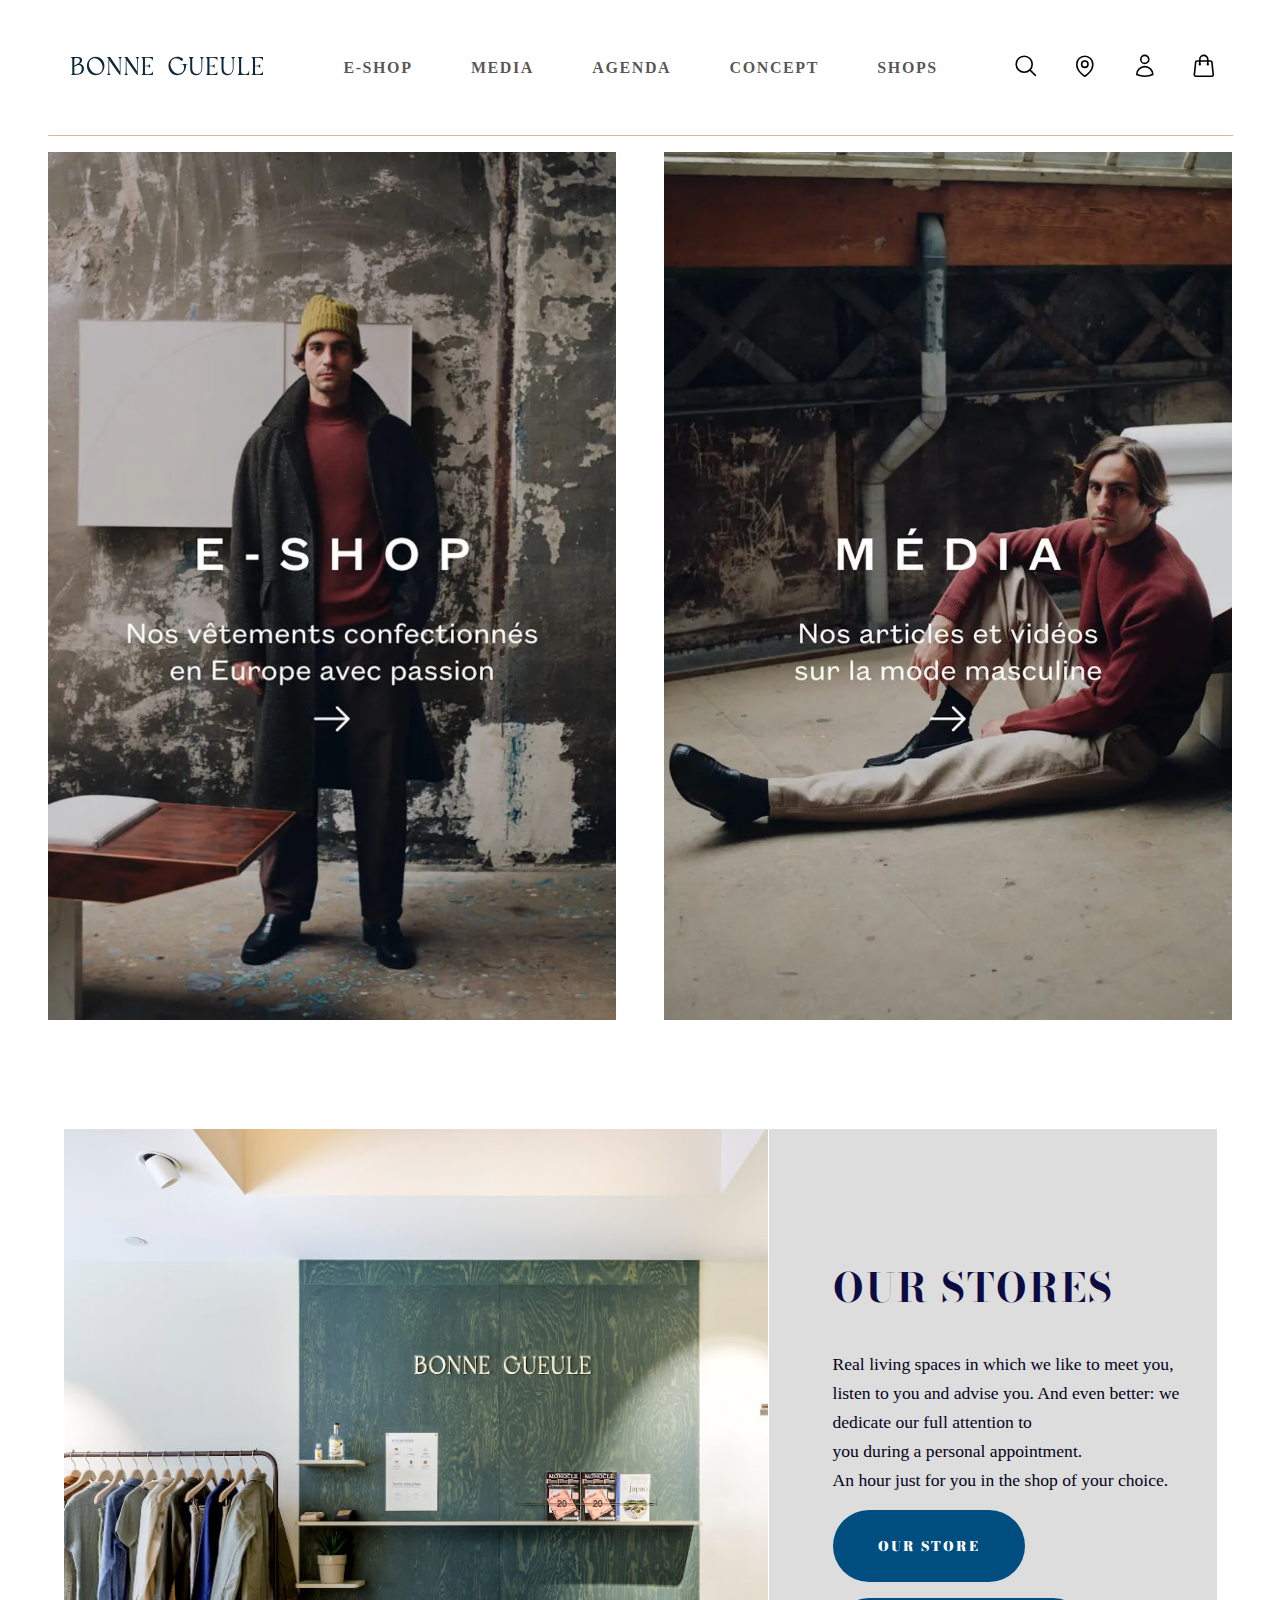
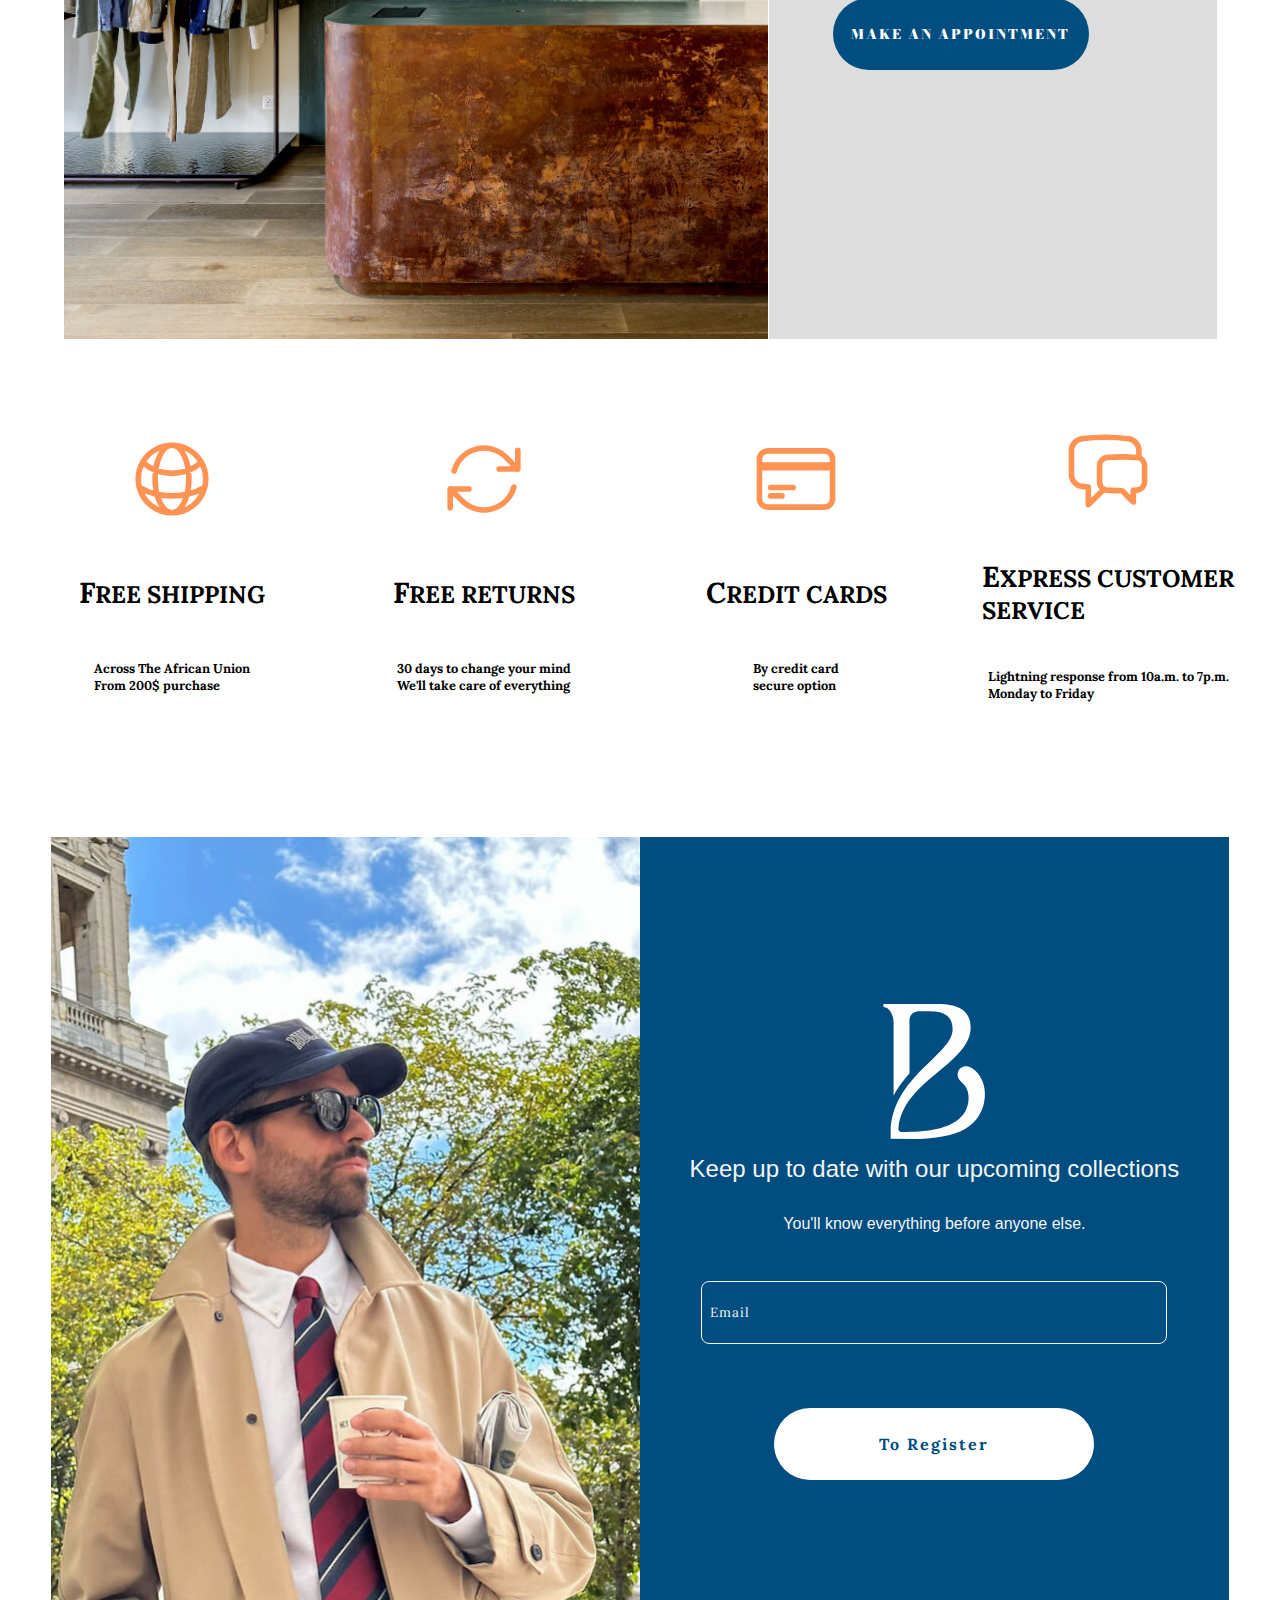
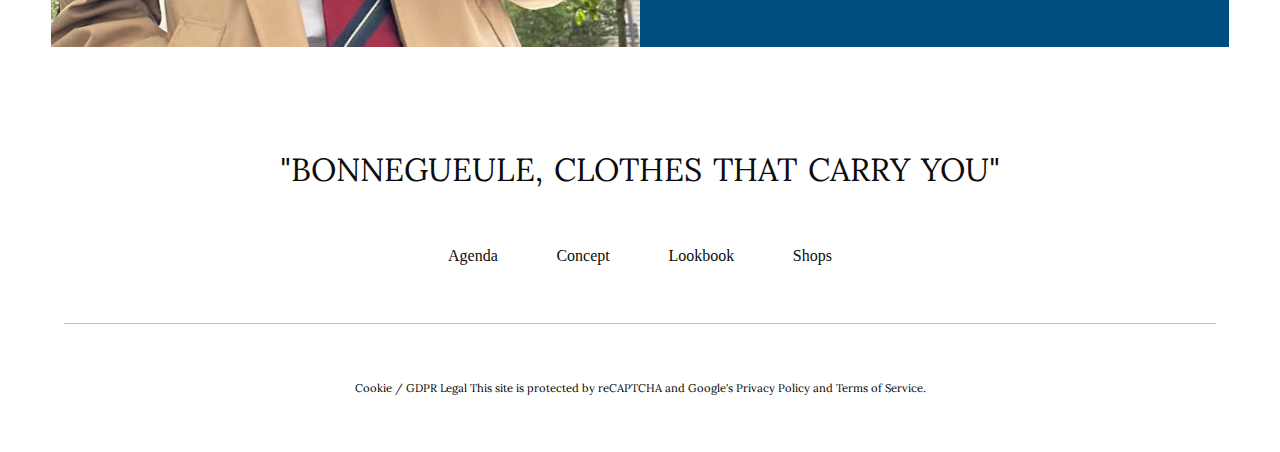
==== index.html @ 6c8462c2 "updates" ====
<!DOCTYPE html>
<html lang="en">
<head>
    <meta charset="UTF-8">
    <meta name="viewport" content="width=device-width, initial-scale=1.0">
    <title>Bonne Gueule</title>
    <link rel="stylesheet" href="main.css" type="text/css" media="screen">
    <link rel="stylesheet" href="mobile.css" type="text/css" media="screen">
    <link rel="shortcut icon" href="secondary.svg" type="image/x-icon">
</head>
<body>
    <header>

        <button id="hamburger">
            <svg xmlns="http://www.w3.org/2000/svg" fill="none" viewBox="0 0 24 24" stroke-width="1.5" stroke="currentColor" class="w-6 h-6">
                <path stroke-linecap="round" stroke-linejoin="round" d="M3.75 6.75h16.5M3.75 12h16.5m-16.5 5.25h16.5" />
              </svg>
              
        </button>

        <div class="logo">
            <a href="./index.html">
                <img src="primary.svg" alt="" srcset="">
            </a>

        </div>
        <nav id='anchor'>
            <ul >
                <li id="linkEshop"> <a href="./Eshop.html"> E-SHOP </a></li>
                <li id="linkMedia"> <a href="./Media.html"> MEDIA </a></li>
                <li> <a href="./Agenda.html"> AGENDA </a></li>
                <li> <a href="./concept.html"> CONCEPT </a></li>
                <li> <a href="http://"> SHOPS </a></li>
            </ul>
        </nav>

        <ul class="svg">

            <li id="search">
                
                    <svg  xmlns="http://www.w3.org/2000/svg" fill="none" viewBox="0 0 24 24" stroke-width="1.5"      stroke="currentColor" class="w-6 h-6">
                         <path stroke-linecap="round" stroke-linejoin="round" d="M21 21l-5.197-5.197m0 0A7.5 7.5 0 105.196 5.196a7.5 7.5 0 0010.607 10.607z" />
                    </svg>
    
            </li>

            <li id="location">
                    <svg xmlns="http://www.w3.org/2000/svg" fill="none" viewBox="0 0 24 24" stroke-width="1.5" stroke="currentColor" class="w-6 h-6">
                        <path stroke-linecap="round" stroke-linejoin="round" d="M15 10.5a3 3 0 11-6 0 3 3 0 016 0z" />
                        <path stroke-linecap="round" stroke-linejoin="round" d="M19.5 10.5c0 7.142-7.5 11.25-7.5 11.25S4.5 17.642 4.5 10.5a7.5 7.5 0 1115 0z" />
                      </svg>

            </li>

            <li id="login">
               
                    <svg xmlns="http://www.w3.org/2000/svg" fill="none" viewBox="0 0 24 24" stroke-width="1.5" stroke="currentColor" class="w-6 h-6">
                        <path stroke-linecap="round" stroke-linejoin="round" d="M15.75 6a3.75 3.75 0 11-7.5 0 3.75 3.75 0 017.5 0zM4.501 20.118a7.5 7.5 0 0114.998 0A17.933 17.933 0 0112 21.75c-2.676 0-5.216-.584-7.499-1.632z" />
                      </svg>
                                    
               
            </li>

            <li id="cart">

                    <svg xmlns="http://www.w3.org/2000/svg" fill="none" viewBox="0 0 24 24" stroke-width="1.5" stroke="currentColor" class="w-6 h-6">
                        <path stroke-linecap="round" stroke-linejoin="round" d="M15.75 10.5V6a3.75 3.75 0 10-7.5 0v4.5m11.356-1.993l1.263 12c.07.665-.45 1.243-1.119 1.243H4.25a1.125 1.125 0 01-1.12-1.243l1.264-12A1.125 1.125 0 015.513 7.5h12.974c.576 0 1.059.435 1.119 1.007zM8.625 10.5a.375.375 0 11-.75 0 .375.375 0 01.75 0zm7.5 0a.375.375 0 11-.75 0 .375.375 0 01.75 0z" />
                      </svg>
                      
                    
            </li>


        </ul>

    </header>

    <main>

                            <!--This is the mobile view search bar-->

    <div id="mobile-search">
        <input type="search" placeholder="Search">

        <button>

            <svg  xmlns="http://www.w3.org/2000/svg" fill="none" viewBox="0 0 24 24" stroke-width="1.5"      stroke="currentColor" class="w-6 h-6">
                        <path stroke-linecap="round" stroke-linejoin="round" d="M21 21l-5.197-5.197m0 0A7.5 7.5 0 105.196 5.196a7.5 7.5 0 0010.607 10.607z" />
            </svg>
        </button>

    </div>

                              <!--This is the sections for the hover pages for links-->

        <!-- this the first hover link and it's sub sections-->
        <section id="media">
           
                <ul>
                    <li id="LinkNews">  <a href="http://" target="_blank" rel="noopener noreferrer"> NEWS </a></li>
                    <li id="StyleTips"> <a href="http://" target="_blank" rel="noopener noreferrer"> Style Tips </a></li>
                    <li id="allGuides">  <a href="http://" target="_blank" rel="noopener noreferrer">All our guides</a></li>
                    <li id="trends">  <a href="http://" target="_blank" rel="noopener noreferrer">Inspiration & Trends</a></li>
                    <li id="fashions">  <a href="http://" target="_blank" rel="noopener noreferrer">The world of fashion</a></li>
                    <li id="videos">  <a href="http://" target="_blank" rel="noopener noreferrer">Videos (and more)</a></li>
                </ul>
                           
        </section>

        <section id="LinkNewsSection">
            <div class="newsLayout">
                <div class="FirstLink">
                    <a href="http://" target="_blank" rel="noopener noreferrer"> Our latest article</a>
                    <a href="http://" target="_blank" rel="noopener noreferrer"> Our Newsletter</a>
                    <a href="http://" target="_blank" rel="noopener noreferrer"> Our calender of outings</a>

                </div>

                <div class="space">

                </div>
                <div class="SecondLink">
                    <a href="http://" target="_blank" rel="noopener noreferrer"> Our Instagram</a>
                    <a href="http://" target="_blank" rel="noopener noreferrer"> Our Youtube channel </a>
                    <a href="http://" target="_blank" rel="noopener noreferrer"> Our TikTok channel</a>

                </div>

                <div class="space">

                </div>

                <div class="NewsImage">

                </div>

                <div class="spaceEnd">
               

                </div>
                <div class="empty">

                </div>
                <div class="empty">

                </div>

                <div class="NewsImageTwo">

                </div>

            </div>

        </section>

        <section id="StyleTipsSection"> 
            <div class="StyleLayout">

                <div class="linkOne">
                    <a href="http://" target="_blank" rel="noopener noreferrer"> High </a>
                    <a href="http://" target="_blank" rel="noopener noreferrer"> Jackets and Coats </a>
                    <a href="http://" target="_blank" rel="noopener noreferrer"> Jeans, Trousers and Shorts </a>

                </div>

                <div class="space"> </div>
                

                <div class="linkTwo">
                    <a href="http://" target="_blank" rel="noopener noreferrer"> Accessories </a>
                    <a href="http://" target="_blank" rel="noopener noreferrer"> Fits and morphology </a>
                    <a href="http://" target="_blank" rel="noopener noreferrer"> Colour Matching </a>

                </div>

                <div class="space"> </div>
                


                <div class="styleImage">

                </div>

                <div class="spaceEndStyle">  
                    <a href="http://" target="_blank" rel="noopener noreferrer"> LEXICON </a>
                    <a href="http://" target="_blank" rel="noopener noreferrer"> VIDEOS </a>
                    <a href="http://" target="_blank" rel="noopener noreferrer"> PODCAST</a>
                    <a href="http://" target="_blank" rel="noopener noreferrer"> LOOKS GALLARY</a>
                    
                </div>
              

                <div class="linkThree">
                    <a href="http://" target="_blank" rel="noopener noreferrer"> Homewears & Underwear</a>
                    <a href="http://" target="_blank" rel="noopener noreferrer"> Shoes </a>

                </div>

                <div class="linkFour">
                    <a href="http://" target="_blank" rel="noopener noreferrer"> Wear patterns</a>

                </div>

                <div class="styleImageTwo">

                </div>
               

            </div>
            
            
        </section>

        <section id="allGuidesSection">
            <div class="GuideLayout">

            </div>
    
        </section>

        <section id="trendsSection"> 
            <div class="TrendsLayout">

            </div>
        </section>

        <section id="fashionSection">
            <div class="FashionLayout">

            </div>

        </section>

         <!-- this the Second hover link and it's sub sections-->
        <section id="eShop">
            <div class="EshopLayout">

                <div class="linkOneEshop">
                    <a href="http://" target="_blank" rel="noopener noreferrer"> High </a>
                    <a href="http://" target="_blank" rel="noopener noreferrer"> Jackets and Coats </a>
                    <a href="http://" target="_blank" rel="noopener noreferrer"> Jeans, Trousers and Shorts </a>

                </div>

                <div class="spaceEshop"> </div>
                

                <div class="linkTwoEshop">
                    <a href="http://" target="_blank" rel="noopener noreferrer"> Accessories </a>
                    <a href="http://" target="_blank" rel="noopener noreferrer"> Fits and morphology </a>
                    <a href="http://" target="_blank" rel="noopener noreferrer"> Colour Matching </a>

                </div>

                <div class="spaceEshop"> </div>
                


                <div class="styleImageEshop">

                </div>

                <div class="spaceEndStyleEshop">  
                    <a href="http://" target="_blank" rel="noopener noreferrer"> LEXICON </a>
                    <a href="http://" target="_blank" rel="noopener noreferrer"> VIDEOS </a>
                    <a href="http://" target="_blank" rel="noopener noreferrer"> PODCAST</a>
                    <a href="http://" target="_blank" rel="noopener noreferrer"> LOOKS GALLARY</a>
                    
                </div>
              

                <div class="linkThreeEshop">
                    <a href="http://" target="_blank" rel="noopener noreferrer"> Homewears & Underwear</a>
                    <a href="http://" target="_blank" rel="noopener noreferrer"> Shoes </a>

                </div>

                <div class="linkFourEshop">
                    <a href="http://" target="_blank" rel="noopener noreferrer"> Wear patterns</a>

                </div>

                <div class="styleImageTwoEshop">

                </div>
               

            </div>

        </section>
  
        
        <!--This is the sections for the hover pages for links-->
        <div id="searchSection">
            <div class="searchContent">

                <button id="closeSearch">
                    <svg xmlns="http://www.w3.org/2000/svg" fill="none" viewBox="0 0 24 24" stroke-width="1.5" stroke="currentColor" class="w-6 h-6">
                        <path stroke-linecap="round" stroke-linejoin="round" d="M6 18L18 6M6 6l12 12" />
                      </svg>
                      
                </button>

                <input type="search" placeholder="Search">

                <button>

                    <svg  xmlns="http://www.w3.org/2000/svg" fill="none" viewBox="0 0 24 24" stroke-width="1.5"      stroke="currentColor" class="w-6 h-6">
                        <path stroke-linecap="round" stroke-linejoin="round" d="M21 21l-5.197-5.197m0 0A7.5 7.5 0 105.196 5.196a7.5 7.5 0 0010.607 10.607z" />
                   </svg>
                </button>

            </div>

        </div>

        <div id="loginSection">

            <div class="form">
                <button id="closeLogin">
                    <svg xmlns="http://www.w3.org/2000/svg" fill="none" viewBox="0 0 24 24" stroke-width="1.5" stroke="currentColor" class="w-6 h-6">
                        <path stroke-linecap="round" stroke-linejoin="round" d="M6 18L18 6M6 6l12 12" />
                      </svg>
                      
                </button>

                <h2>Sign In</h2>

                <input type="email" placeholder="Email" required> <br>
                <input type="password" placeholder="Password*" required > <br>

                <button id="connect">
                    CONNECTION
                </button> <br>

                <a href="#">Forgot Password?</a>
                <div id="option">
                    <hr>
                    <p>OR</p>
                    <hr> 
                </div>

                <div class="socialLogin">
                    <a href="">Facebook</a>
                <a href=""> Google </a>

                </div>

                <p id="checkIn">Don't have an account? 
                    <a href="http://"> check in</a>
                 </p>

            </div>
        </div>

        <div id="cartSection"> 
            <div class="cartHeader">
                <h2> My Cart </h2>
                <button id="closeCart">
                    <svg xmlns="http://www.w3.org/2000/svg" fill="none" viewBox="0 0 24 24" stroke-width="1.5" stroke="currentColor" class="w-6 h-6">
                        <path stroke-linecap="round" stroke-linejoin="round" d="M6 18L18 6M6 6l12 12" />
                      </svg>

                </button>
            </div>

        </div>

       
        <!--This is the elemnt tags for the main home page-->
        <section class="sectionOne">

            <a href="" target="_blank" class="spaceOne contentOne">
               
            </a>

            <a href="" target="_blank" class="spaceTwo contentTwo">
               
            </a>
        </section>

        <section class="sectionTwo"> 
            <div class="container">

                <div class="sectionOneContent">

                </div>

                <div class="sectionTwoContent">
                    <h1> OUR STORES </h1>
                    <p>
                        Real living spaces in which we like to meet you, <br>
                        listen to you and advise you.
                        And even better: we dedicate our full attention to <br>
                        you during a personal appointment. <br>
                        An hour just for you in the shop of your choice.
                    </p>

                    <button type="submit" id="Space-Button"> OUR STORE</button> <br>
                    <button type="submit" class="appointmentButton"> MAKE AN APPOINTMENT</button>

                </div>

            </div>

        </section>

        <section class="sectionThree">
            
                <a href="http://" target="_blank" rel="noopener noreferrer">
                    <svg xmlns="http://www.w3.org/2000/svg" fill="none" viewBox="0 0 24 24" stroke-width="1.5"      stroke="currentColor" class="w-6 h-6">
                        <path stroke-linecap="round" stroke-linejoin="round" d="M12 21a9.004 9.004 0 008.716-6.747M12 21a9.004 9.004 0 01-8.716-6.747M12 21c2.485 0 4.5-4.03 4.5-9S14.485 3 12 3m0 18c-2.485 0-4.5-4.03-4.5-9S9.515 3 12 3m0 0a8.997 8.997 0 017.843 4.582M12 3a8.997 8.997 0 00-7.843 4.582m15.686 0A11.953 11.953 0 0112 10.5c-2.998 0-5.74-1.1-7.843-2.918m15.686 0A8.959 8.959 0 0121 12c0 .778-.099 1.533-.284 2.253m0 0A17.919 17.919 0 0112 16.5c-3.162 0-6.133-.815-8.716-2.247m0 0A9.015 9.015 0 013 12c0-1.605.42-3.113 1.157-4.418" />
                    </svg>

                    <h2>
                        FREE SHIPPING
                    </h2>

                    <p>
                        Across The African Union <br>
                        From 200$  purchase
                    </p>
                      

                </a>

                <a href="http://" target="_blank" rel="noopener noreferrer">
                    <svg xmlns="http://www.w3.org/2000/svg" fill="none" viewBox="0 0 24 24" stroke-width="1.5" stroke="currentColor" class="w-6 h-6">
                        <path stroke-linecap="round" stroke-linejoin="round" d="M16.023 9.348h4.992v-.001M2.985 19.644v-4.992m0 0h4.992m-4.993 0l3.181 3.183a8.25 8.25 0 0013.803-3.7M4.031 9.865a8.25 8.25 0 0113.803-3.7l3.181 3.182m0-4.991v4.99" />
                      </svg>

                      <h2>
                        FREE RETURNS
                    </h2>

                    <p>
                        30 days to change your mind <br>
                        We'll take care of everything
                    </p>
                      

                </a>

                <a href="http://" target="_blank" rel="noopener noreferrer">
                    <svg xmlns="http://www.w3.org/2000/svg" fill="none" viewBox="0 0 24 24" stroke-width="1.5" stroke="currentColor" class="w-6 h-6">
                        <path stroke-linecap="round" stroke-linejoin="round" d="M2.25 8.25h19.5M2.25 9h19.5m-16.5 5.25h6m-6 2.25h3m-3.75 3h15a2.25 2.25 0 002.25-2.25V6.75A2.25 2.25 0 0019.5 4.5h-15a2.25 2.25 0 00-2.25 2.25v10.5A2.25 2.25 0 004.5 19.5z" />
                      </svg>

                      <h2>
                        CREDIT CARDS
                    </h2>

                    <p>
                       By credit card <br>
                    secure option
                    </p>
                      

                </a>

                <a href="http://" target="_blank" rel="noopener noreferrer">

                    <svg xmlns="http://www.w3.org/2000/svg" fill="none" viewBox="0 0 24 24" stroke-width="1.5" stroke="currentColor" class="w-6 h-6">
                        <path stroke-linecap="round" stroke-linejoin="round" d="M20.25 8.511c.884.284 1.5 1.128 1.5 2.097v4.286c0 1.136-.847 2.1-1.98 2.193-.34.027-.68.052-1.02.072v3.091l-3-3c-1.354 0-2.694-.055-4.02-.163a2.115 2.115 0 01-.825-.242m9.345-8.334a2.126 2.126 0 00-.476-.095 48.64 48.64 0 00-8.048 0c-1.131.094-1.976 1.057-1.976 2.192v4.286c0 .837.46 1.58 1.155 1.951m9.345-8.334V6.637c0-1.621-1.152-3.026-2.76-3.235A48.455 48.455 0 0011.25 3c-2.115 0-4.198.137-6.24.402-1.608.209-2.76 1.614-2.76 3.235v6.226c0 1.621 1.152 3.026 2.76 3.235.577.075 1.157.14 1.74.194V21l4.155-4.155" />
                      </svg>

                      <h2>
                       EXPRESS CUSTOMER <br> <span> SERVICE </span> 
                    </h2>

                    <p>
                       Lightning response from 10a.m. to 7p.m.  <br>
                       <span >Monday to Friday </span> 
                    </p>
                      

                </a>

        </section>

        <section class="sectionFour">
            <div class="container">

                <div class="sectionFourLeft"> 
                    <!-- This is the segment for the picture -->

                </div>

                <div class="sectionFourRight">
                    <div class="writeUp">
                        <svg width="127" height="169" viewBox="0 0 127 169" fill="none" xmlns="http://www.w3.org/2000/svg">
                            <path d="M113.366 81.9486C108.525 77.6231 101.024 76.1024 96.2847 80.4617C92.6706 83.7734 90.7272 90.1604 96.387 96.4459C99.5238 99.8928 107.536 105.536 106.513 119.932C103.717 159.437 47.1195 160.18 26.526 160.18H23.5597C19.5024 160.18 18.5819 157.848 18.7864 155.753C24.2417 95.0266 108.593 75.832 109.173 29.3663C109.514 1.0138 80.0895 0 67.7812 0H0V3.61588C8.01236 3.61588 12.6493 14.9366 12.6493 22.4387V114.728C14.4563 111.315 16.468 107.969 18.6841 104.59C22.946 98.1356 27.6853 92.2217 32.595 86.6797V20.9856C32.595 15.0718 35.6635 11.118 40.6755 9.73245C42.278 9.36073 43.8123 9.19176 45.0056 9.19176H58.03C77.771 9.19176 86.5676 16.6263 86.5676 31.6305C86.5676 64.2747 9.03522 91.1742 9.03522 161.903V168.831L43.5395 169C60.9621 169 87.2154 165.35 102.081 156.598C116.367 148.183 125.811 134.328 126.902 116.181C127.959 98.7101 120.254 88.0652 113.366 81.9486Z" fill="#fefefe"/>
                        </svg>
    
                        <h2>
                            Keep up to date with our upcoming collections
                        </h2>
    
                        <h4>You'll know everything before anyone else.</h4>
                    </div>

                    <div class="emailSubmit">
                        <input type="email" placeholder="Email" id="#" required>    
                        <button type="submit"> To Register  </button>
                    </div>

                </div>



            </div>


        </section>

        <section class="sectionFive">

            <h1>
                "BonneGueule, clothes that carry you"
            </h1>

            <div class="footerLinks">
                <a href="#" target="_blank" rel="noopener noreferrer"> Agenda</a>
                <a href="#" target="_blank" rel="noopener noreferrer">Concept </a>
                <a href="#" target="_blank" rel="noopener noreferrer">Lookbook</a>
                <a href="#" target="_blank" rel="noopener noreferrer">Shops</a>
            </div>
           <div class="line"></div>

            <p>Cookie / GDPR
                Legal
                This site is protected by reCAPTCHA and Google's Privacy Policy and Terms of Service.</p>
        </section>

    </main>

    <script src="index.js"></script>
    
</body>
</html>
---- main.css ----
@import url('https://fonts.googleapis.com/css2?family=Bodoni+Moda:ital,opsz,wght@0,6..96,400;0,6..96,500;0,6..96,600;0,6..96,700;1,6..96,400;1,6..96,500;1,6..96,600&family=Nanum+Myeongjo:wght@400;800&display=swap');
 @import url('https://fonts.googleapis.com/css2?family=Lora:ital,wght@0,400;0,500;1,500&display=swap');


*{
    padding: 0px;
    margin: 0px;

}

header{
    position: sticky;
    top: 0px;
    display: flex;
    justify-content: space-around;
    align-items: center;
    width: 92.6%;
    height: 15vh;
    background-color:#fff;
    margin-left: 3rem;
    border-bottom: 1px solid burlywood;
}

body{
    width: 100%;
    height:99.9vh;
}

#hamburger{
    display:none;
}

#mobile-search{
    display: none;
}


.logo{
    width: 20%;
    display: flex;
    justify-content: center;
}

.logo img{
    width: 15vw;
    height: 10vh;

}


nav{
    width: 60%;

}

ul{
    display: flex;
    justify-content: space-evenly;
    align-items: center;
}
li{
    list-style-type: none;
}

li a{
    text-decoration: none;
    color: rgba(0, 0, 0, 0.678);
    font-family: Agency FB;
    font-weight: bolder;
    letter-spacing: 0.1rem;
}

li a:hover{
     color:  rgb(247, 185, 105);
    transition:all 0.5s ease 0s;
}

svg { 
    width: 2vw; 

}

.svg{
    width: 20%;
    display: flex;
    justify-content: space-around;
    align-items: center;
}

.svg li:hover{
    cursor:pointer ;
    color:rgb(247, 185, 105);
    transition:all 0.5s ease 0s;
}



/*This is the styling of first section */

.sectionOne{
    width: 100%;
    height: 100vh;
    background-color: #fff;
    display: grid;
    grid-template-columns: 1fr 1fr;
    grid-template-rows: 1fr;
    gap: 3rem;
}

.sectionOne a{
    grid-column: span 1;
    grid-row: span 1;
    margin-top: 1rem;
    
      
}

.sectionOne a:hover{
    box-shadow: 0px 0px 3px 3px rgba(0, 0, 0, 0.685);
    transition: all 0.5s ease-in-out 0s;
}

.spaceOne{
    margin-left: 4rem;
    margin-bottom: 1rem;
}

.spaceTwo{
    margin-right: 4rem;
    margin-bottom: 1rem;
}

.contentOne{
    background-image: url("E-SHOP.jpg");
    background-repeat: no-repeat;
    background-size: cover;
    background-position: center;
}

.contentTwo{
    background-image: url("MEDIA.jpg");
    background-repeat: no-repeat;
    background-size: cover;
    background-position: center;
}

/*This is the styling of Second section */

.sectionTwo{
    width: 100%;
    margin-top: 3rem;
    height: 100vh;
    display: flex;
    justify-content: center;
    align-items: center;

}

.container{
    width: 92%;
    height: 90vh;
    display: flex;
    justify-content: center;
    align-items: center;
}

.sectionOneContent{
    height: 90vh;
    width: 55vw;
    background-image: url("boutiques.jpg");
    background-repeat: no-repeat;
    background-position: center;
    background-size:cover ;

}

.sectionTwoContent{
    height: 89.9vh;
    width: 35vw;
    background-color: rgba(128, 128, 128, 0.267);
    border-left: 1px solid white;
}

.sectionTwoContent h1{
    color: rgb(12, 12, 66);
    font-family: Bodoni Moda;
    font-size: 2.5rem;
    padding-top: 8rem;
    padding-left: 4rem;
    letter-spacing: 2px;
}

.sectionTwoContent p{
    padding-top: 2rem;
    padding-left: 4rem;
    font-size: 1.1rem;
    color: rgb(3, 3, 27);
    font-family: calibri;
    line-height: 1.8rem;

}

button{
    height: 8vh;
    width: 15vw;
    background-color: rgb(0, 77, 128);
    border-radius: 50px;
    color: white;
    font-family: Bodoni Moda;
    letter-spacing: 2px;
    padding: 0.2rem;
    border: 0px;
    margin-top: 1rem;
    margin-left: 4rem;
    font-weight: 900;
}

.appointmentButton{
    margin-top: 1rem;
    width: 20vw;
    font-weight: 900;
}

button:hover{
    background-color: rgb(1, 21, 34);
    transition: all 0.5s ease 0s;
    cursor: pointer;
}



/*This is the styling of Third section */
.sectionThree{
    height: 40vh;
    width:100%;
    display: flex;
    justify-content: space-evenly;
    align-items: center;

}


.sectionThree a{
    height: 40vh;
    width: 22vw;
    display: flex;
    flex-direction: column;
    justify-content: space-evenly;
    align-items: center;
    text-decoration: none;
    color: black;

}


.sectionThree a svg{
    color: rgba(255, 94, 0, 0.671) ;
    height: 10vh;
    width:10vw ;

}

.sectionThree a h2{
    font-family:Lora;
    font-size: 1.5rem;
}

.sectionThree a h2::first-letter{
    font-size: 1.8rem

}

.sectionThree a p{
    font-family:Lora;
    font-size: 0.8rem;
    font-weight: 900;
}

/*This is the styling of Fourth section */

.sectionFour{
    width: 100%;
    margin-top: 3rem;
    height: 100vh;
    display: flex;
    justify-content: center;
    align-items: center;
}

.sectionFour .container{
    width: 92%;
    height: 90vh;
    display: flex;
    justify-content: center;
    align-items: center;



}
.sectionFourLeft{
    width: 50%;
    height: 90vh;
    background-image: url("newsletter.jpg");
    background-position: center;
    background-repeat: no-repeat;
    background-size: cover;
}

.sectionFourRight{
    width: 50%;
    height: 90vh;
    background-color: rgb(0, 77, 128);
    display: flex;
    flex-direction: column;
    justify-content: center;
    align-items: center;
}

.writeUp, .emailSubmit{
    display: flex;
    flex-direction: column;
    justify-content: center;
    align-items: center;
    margin: 1rem;
    
}

.writeUp svg{
    height: 15vh;
    width: 8vw;

}

:where(.writeUp) :is(h2, h4){
    color: whitesmoke;
    font-family: Arial;
    font-weight: lighter;
    margin: 1rem;
}

.radio{
    color: whitesmoke;
    font-family: Arial;
    font-weight: lighter;

}

input[type="email"]{
    width: 35vw;
    height: 5vh;
    border: 1px solid rgb(243, 242, 242);
    background-color: transparent;
    padding: 0.5rem;
    border-radius: 8px;
    color: whitesmoke;
    font-family: Lora;
    letter-spacing: 1px;
    font-weight: light;
   
}

input[type="email"]:focus{
    background-color: whitesmoke;
    border: 1px solid black;
    color: black;
    outline:0px;
   
}

input[type="email"]::placeholder{
    color: whitesmoke;
    font-family: Lora;   
}

input[type="email"]:focus::placeholder{
    color: black;
    font-family: Lora;   
}

.emailSubmit button{
    width: 25vw;
    background-color: white;
    color: rgb(0, 77, 128);
    font-family: Lora;
    font-size: 1rem;
    margin-left: 0px;
    margin-top: 4rem;


}

.emailSubmit button:hover{
    border: 1px solid white;
    background-color: transparent;
    color: white;
    font-weight: lighter;
    transition: all 0.4 ease-in-out 0s ;

}


/*This is the styling of Fifth section */

.sectionFive{
    height: 40vh;
    width:100%;
    display: flex;
    justify-content: space-evenly;
    align-items: center;
    flex-direction: column;
}

.sectionFive h1{
    color: rgb(12, 12, 12);
    font-family: Lora;
    text-transform: uppercase;
    word-spacing: 0.2rem;
    font-weight: lighter;
}

.footerLinks{
    width: 30%;
    display: flex;
    justify-content: space-between;
    align-items: center;
}

.footerLinks a{
    text-decoration: none;
    color: rgb(12, 12, 12);
    font-family:Calibri;
}

.footerLinks a:hover{
    color:  rgb(247, 185, 105);
    transition: all 0.2s ease 0s;
}

.line{
    width: 90%;
    border: 0px;
    border-bottom: 1px solid rgba(128, 128, 128, 0.507);
}

.sectionFive p{
    font-size: 0.7rem;
    font-family:Lora;
}


/* This is the css styling for the various section of the Media main page */

.Media-section-one{
    display: grid;
    grid-template-columns: 1fr 1fr;
    grid-template-rows:1fr;
    width: 100%;
    height: 80vh;
    margin-bottom: 2rem;
}


.media-section-one-left, 
.media-section-one-right{
    grid-column: span 1;
    grid-row: span 1;
    background-color: #fff;
    margin: 2.5rem;
    display: grid;
    grid-template-columns: 1fr;
    grid-template-rows: 54vh 8vh 8vh 5vh ;
}

.media-section-one-left-image{
    grid-column: span 1;
    grid-row: span 1;
    background-image: url('media-section-one-left.webp');
    background-size: cover;
    background-position:top ;
    background-repeat: no-repeat;
    cursor: pointer;

}


.media-section-one-button, 
.media-section-two-button,
.media-section-three-button,
.media-section-four-button,
.media-section-five-button,
.media-section-six-button,
.media-section-seven-button,
.media-section-eight-button,
.media-section-nine-button{
    grid-column: span 1;
    grid-row: span 1;
}

.media-section-one-button button, 
.media-section-two-button button,
.media-section-three-button button,
.media-section-four-button button,
.media-section-five-button button,
.media-section-six-button button,
.media-section-seven-button button,
.media-section-eight-button button,
.media-section-nine-button button{
    width: 9vw;
    height: 5vh;
    margin: 0.8rem 0.2rem;
    background-color: transparent;
    border: 1px solid burlywood;
    color: rgb(92, 34, 7);
    font-family: calibri;
    text-align: center;
}

.media-section-one-button button:hover{ 
    background-color:rgb(184, 74, 11);
    border: 0px;
    color: whitesmoke;
}

.media-section-one-text, 
.media-section-two-text,
.media-section-three-text,
.media-section-four-text,
.media-section-five-text,
.media-section-six-text,
.media-section-seven-text,
.media-section-eight-text,
.media-section-nine-text{
    grid-column: span 1;
    grid-row: span 1;
    display: flex;
    justify-content: flex-start;
    align-items: center;

}

.media-section-one-text a,
.media-section-two-text a,
.media-section-three-text a,
.media-section-four-text a,
.media-section-five-text a,
.media-section-six-text a,
.media-section-seven-text a,
.media-section-eight-text a,
.media-section-nine-text a{
    color: rgb(2, 2, 37);
    font-size: 1.5rem;
    text-decoration: none;
    font-family: Lora;
    padding-left: 0.5rem;
}


.scales{
    grid-column: span 1;
    grid-row: span 1;
    display: flex;
    justify-content: flex-start;
    align-items: center;
    color: grey;
}

.scales svg{
    padding-left: 0.4rem;
    width: 1.5vw;
}

.media-section-one-right-image{
    grid-column: span 1;
    grid-row: span 1;
    background-image: url('media-section-one-right.webp');
    background-size: cover;
    background-position:top ;
    background-repeat: no-repeat;
    cursor: pointer;

}
                          /* This is the styling for the media section two*/

.Media-section-two{
    display: grid;
    grid-template-columns: 1fr 1fr 1fr;
    grid-template-rows:1fr;
    width: 100%;
    height: 60vh;
    margin-bottom: 2rem;

}

.media-section-two-left,
.media-section-two-middle, 
.media-section-two-right{
    grid-column: span 1;
    grid-row: span 1;
    background-color: #fff;
    margin: 1.5rem;
    display: grid;
    grid-template-columns: 1fr;
    grid-template-rows: 34vh 8vh 8vh 5vh ;
}

.media-section-two-left-image{
    grid-column: span 1;
    grid-row: span 1;
    background-image: url('media-section-two-left.webp');
    background-size: cover;
    background-position:top ;
    background-repeat: no-repeat;
    cursor: pointer;

}

.media-section-two-middle-image{
    grid-column: span 1;
    grid-row: span 1;
    background-image: url('media-section-two-middle.webp');
    background-size: cover;
    background-position:top ;
    background-repeat: no-repeat;
    cursor: pointer;

}

.media-section-two-right-image{
    grid-column: span 1;
    grid-row: span 1;
    background-image: url('media-section-two-right.webp');
    background-size: cover;
    background-position:top ;
    background-repeat: no-repeat;
    cursor: pointer;

}

.media-section-two-button button:hover{ 
    background-color:rgb(184, 74, 11);
    border: 0px;
    color: whitesmoke;
}




                    /* This is the styling for the media section Three*/

.Media-section-three{
    display: grid;
    grid-template-columns: 1fr 1fr 1fr;
    grid-template-rows:1fr;
    width: 100%;
    height: 60vh;
    margin-bottom: 2rem;

}

.media-section-three-left,
.media-section-three-middle, 
.media-section-three-right{
    grid-column: span 1;
    grid-row: span 1;
    background-color: #fff;
    margin: 1.5rem;
    display: grid;
    grid-template-columns: 1fr;
    grid-template-rows: 34vh 8vh 8vh 5vh ;
}

.media-section-three-left-image{
    grid-column: span 1;
    grid-row: span 1;
    background-image: url('media-section-three-left.webp');
    background-size: cover;
    background-position:top ;
    background-repeat: no-repeat;
    cursor: pointer;

}

.media-section-three-middle-image{
    grid-column: span 1;
    grid-row: span 1;
    background-image: url('media-section-three-middle.webp');
    background-size: cover;
    background-position:top ;
    background-repeat: no-repeat;
    cursor: pointer;

}

.media-section-three-right-image{
    grid-column: span 1;
    grid-row: span 1;
    background-image: url('media-section-three-right.webp');
    background-size: cover;
    background-position:top ;
    background-repeat: no-repeat;
    cursor: pointer;

}

.media-section-three-button button:hover{ 
    background-color:rgb(184, 74, 11);
    border: 0px;
    color: whitesmoke;
}


    /* This is the styling for the media section Four*/

.Media-section-four{
    display: grid;
    grid-template-columns: 1fr 1fr 1fr;
    grid-template-rows:1fr;
    width: 100%;
    height: 60vh;
    margin-bottom: 2rem;

}
    
.media-section-four-left,
.media-section-four-middle, 
.media-section-four-right{
    grid-column: span 1;
    grid-row: span 1;
    background-color: #fff;
    margin: 1.5rem;
    display: grid;
    grid-template-columns: 1fr;
    grid-template-rows: 34vh 8vh 8vh 5vh ;
}

.media-section-four-left-image{
    grid-column: span 1;
    grid-row: span 1;
    background-image: url('media-section-four-left.webp');
    background-size: cover;
    background-position:top ;
    background-repeat: no-repeat;
    cursor: pointer;

}

.media-section-four-middle-image{
    grid-column: span 1;
    grid-row: span 1;
    background-image: url('media-section-four-middle.webp');
    background-size: cover;
    background-position:top ;
    background-repeat: no-repeat;
    cursor: pointer;

}

.media-section-four-right-image{
    grid-column: span 1;
    grid-row: span 1;
    background-image: url('media-section-four-right.webp');
    background-size: cover;
    background-position:top ;
    background-repeat: no-repeat;
    cursor: pointer;

}

.media-section-four-button button:hover{ 
    background-color:rgb(184, 74, 11);
    border: 0px;
    color: whitesmoke;
}         


        /* This is the styling for the section five media */

.Media-section-five{
    display: grid;
    grid-template-columns: 1fr 1fr 1fr;
    grid-template-rows:1fr;
    width: 100%;
    height: 60vh;
    margin-bottom: 2rem;

}
    
.media-section-five-left,
.media-section-five-middle, 
.media-section-five-right{
    grid-column: span 1;
    grid-row: span 1;
    background-color: #fff;
    margin: 1.5rem;
    display: grid;
    grid-template-columns: 1fr;
    grid-template-rows: 34vh 8vh 8vh 5vh ;
}

.media-section-five-left-image{
    grid-column: span 1;
    grid-row: span 1;
    background-image: url('media-section-five-left.webp');
    background-size: cover;
    background-position:top ;
    background-repeat: no-repeat;
    cursor: pointer;

}

.media-section-five-middle-image{
    grid-column: span 1;
    grid-row: span 1;
    background-image: url('media-section-five-middle.webp');
    background-size: cover;
    background-position:top ;
    background-repeat: no-repeat;
    cursor: pointer;

}

.media-section-five-right-image{
    grid-column: span 1;
    grid-row: span 1;
    background-image: url('media-section-five-right.webp');
    background-size: cover;
    background-position:top ;
    background-repeat: no-repeat;
    cursor: pointer;

}

.media-section-five-button button:hover{ 
    background-color:rgb(184, 74, 11);
    border: 0px;
    color: whitesmoke;
}         



/* This is the styling for the section six media */

.Media-section-six{
    display: grid;
    grid-template-columns: 1fr 1fr 1fr;
    grid-template-rows:1fr;
    width: 100%;
    height: 60vh;
    margin-bottom: 2rem;

}
    
.media-section-six-left,
.media-section-six-middle, 
.media-section-six-right{
    grid-column: span 1;
    grid-row: span 1;
    background-color: #fff;
    margin: 1.5rem;
    display: grid;
    grid-template-columns: 1fr;
    grid-template-rows: 34vh 8vh 8vh 5vh ;
}

.media-section-six-left-image{
    grid-column: span 1;
    grid-row: span 1;
    background-image: url('media-section-six-left.webp');
    background-size: cover;
    background-position:top ;
    background-repeat: no-repeat;
    cursor: pointer;

}

.media-section-six-middle-image{
    grid-column: span 1;
    grid-row: span 1;
    background-image: url('media-section-six-middle.webp');
    background-size: cover;
    background-position:top ;
    background-repeat: no-repeat;
    cursor: pointer;

}

.media-section-six-right-image{
    grid-column: span 1;
    grid-row: span 1;
    background-image: url('media-section-six-right.webp');
    background-size: cover;
    background-position:top ;
    background-repeat: no-repeat;
    cursor: pointer;

}

.media-section-six-button button:hover{ 
    background-color:rgb(184, 74, 11);
    border: 0px;
    color: whitesmoke;
}

/* This is the styling for the section seven media */

.Media-section-seven{
    display: grid;
    grid-template-columns: 1fr 1fr 1fr;
    grid-template-rows:1fr;
    width: 100%;
    height: 60vh;
    margin-bottom: 2rem;

}
    
.media-section-seven-left,
.media-section-seven-middle, 
.media-section-seven-right{
    grid-column: span 1;
    grid-row: span 1;
    background-color: #fff;
    margin: 1.5rem;
    display: grid;
    grid-template-columns: 1fr;
    grid-template-rows: 34vh 8vh 8vh 5vh ;
}

.media-section-seven-left-image{
    grid-column: span 1;
    grid-row: span 1;
    background-image: url('media-section-seven-left.webp');
    background-size: cover;
    background-position:top ;
    background-repeat: no-repeat;
    cursor: pointer;

}

.media-section-seven-middle-image{
    grid-column: span 1;
    grid-row: span 1;
    background-image: url('media-section-seven-middle.webp');
    background-size: cover;
    background-position:top ;
    background-repeat: no-repeat;
    cursor: pointer;

}

.media-section-seven-right-image{
    grid-column: span 1;
    grid-row: span 1;
    background-image: url('media-section-seven-right.webp');
    background-size: cover;
    background-position:top ;
    background-repeat: no-repeat;
    cursor: pointer;

}

.media-section-seven-button button:hover{ 
    background-color:rgb(184, 74, 11);
    border: 0px;
    color: whitesmoke;
}       


/* This is the styling for the section eight media */

.Media-section-eight{
    display: grid;
    grid-template-columns: 1fr 1fr 1fr;
    grid-template-rows:1fr;
    width: 100%;
    height: 60vh;
    margin-bottom: 2rem;

}
    
.media-section-eight-left,
.media-section-eight-middle, 
.media-section-eight-right{
    grid-column: span 1;
    grid-row: span 1;
    background-color: #fff;
    margin: 1.5rem;
    display: grid;
    grid-template-columns: 1fr;
    grid-template-rows: 34vh 8vh 8vh 5vh ;
}

.media-section-eight-left-image{
    grid-column: span 1;
    grid-row: span 1;
    background-image: url('media-section-eight-left.webp');
    background-size: cover;
    background-position:top ;
    background-repeat: no-repeat;
    cursor: pointer;

}

.media-section-eight-middle-image{
    grid-column: span 1;
    grid-row: span 1;
    background-image: url('media-section-eight-middle.webp');
    background-size: cover;
    background-position:top ;
    background-repeat: no-repeat;
    cursor: pointer;

}

.media-section-eight-right-image{
    grid-column: span 1;
    grid-row: span 1;
    background-image: url('media-section-eight-right.webp');
    background-size: cover;
    background-position:top ;
    background-repeat: no-repeat;
    cursor: pointer;

}

.media-section-eight-button button:hover{ 
    background-color:rgb(184, 74, 11);
    border: 0px;
    color: whitesmoke;
}


/* This is the styling for the section nine media */

.Media-section-nine{
    display: grid;
    grid-template-columns: 1fr 1fr 1fr;
    grid-template-rows:1fr;
    width: 100%;
    height: 60vh;
    margin-bottom: 2rem;

}
    
.media-section-nine-left,
.media-section-nine-middle, 
.media-section-nine-right{
    grid-column: span 1;
    grid-row: span 1;
    background-color: #fff;
    margin: 1.5rem;
    display: grid;
    grid-template-columns: 1fr;
    grid-template-rows: 34vh 8vh 8vh 5vh ;
}

.media-section-nine-left-image{
    grid-column: span 1;
    grid-row: span 1;
    background-image: url('media-section-nine-left.webp');
    background-size: cover;
    background-position:top ;
    background-repeat: no-repeat;
    cursor: pointer;

}

.media-section-nine-middle-image{
    grid-column: span 1;
    grid-row: span 1;
    background-image: url('media-section-nine-middle.webp');
    background-size: cover;
    background-position:top ;
    background-repeat: no-repeat;
    cursor: pointer;

}

.media-section-nine-right-image{
    grid-column: span 1;
    grid-row: span 1;
    background-image: url('media-section-nine-right.webp');
    background-size: cover;
    background-position:top ;
    background-repeat: no-repeat;
    cursor: pointer;

}

.media-section-nine-button button:hover{ 
    background-color:rgb(184, 74, 11);
    border: 0px;
    color: whitesmoke;
}


                            /*This is the styling of HOVER section for the various links */


/* This is  the styling for the Media MouseOver */
#media{
    display: none;
    height: 10.2vh;
    justify-content: center;
    align-items: center;
    position:absolute;
    top: 15vh;
    left: 0vw;
    width: 100%;
    background-color:rgb(247, 185, 105);
}


#media ul{
    width: 100%;
    height: 5vh;
    display: flex;
    justify-content: space-evenly;
    align-items: center;

}


#media ul li a{
    color: whitesmoke;
    text-decoration: none;
    font-family: Agency FB;
    font-weight: light;
    font-size: 1.2rem;
}

#media li a:hover{
    transition: all 1   s ease 0s;
    color: rgba(245, 245, 245, 0.692);
}

/* This is  the styling for the Media sub section News MouseOver */

#LinkNewsSection{
    display: none;
    justify-content: center;
    align-items: center;
    position:absolute;
    top: 25.2vh;
    left: 0vw;
    width: 100%;
    height: 74.8vh;
    background-color:white;
}

.newsLayout{
    margin-top: 3vh;
    width: 100%;
    height: 50.8vh;
    row-gap: 1rem;
    display: grid;
    grid-template-columns: 17vw 5vw 17vw 5vw 40vw 16vw;
    grid-template-rows:1fr 1fr ;

}

.FirstLink, .SecondLink, .empty{
    grid-column: span 1;
    grid-row: span 1;
    display: flex;
    justify-content: space-evenly;
    flex-direction: column;
    align-items: center  ;

}

:where(.FirstLink, .SecondLink) :is(a){
    color: rgba(37, 37, 37, 0.829);
    text-decoration: none;
    font-size: 1rem;
    align-self: baseline;
    padding-left: 2rem;
    font-family:Lora;
}


:where(.FirstLink, .SecondLink) :is(a:hover){
    color: rgba(15, 13, 13, 0.829);


}

.space{
    grid-column: span 1;
    grid-row: span 2;
}

.NewsImage{
    grid-column: span 1;
    grid-row: span 1;
    background-image: url("Slider\ man.jpg");
    background-size: contain;
    background-position: center;
    background-repeat: no-repeat;

}

.NewsImageTwo{
    grid-column: span 1;
    grid-row: span 1;
    background-image: url("Slider\ cloth.jpeg");
    background-size: contain;
    background-position: center;
    background-repeat: no-repeat;

}

.spaceEnd{
    grid-column: span 1;
    grid-row: span 2;
    border-left: 1px solid rgba(128, 128, 128, 0.527);
}


/* This is  the styling for the Media sub section Style MouseOver */

#StyleTipsSection{
    display: none;
    justify-content: center;
    align-items: center;
    position:absolute;
    top: 25.2vh;
    left: 0vw;
    width: 100%;
    height: 74.8vh;
    background-color:#fff;
    overflow: hidden;

}

.StyleLayout{
    margin-top: 3vh;
    width: 100%;
    height: 50.8vh;
    row-gap: 1rem;
    display: grid;
    grid-template-columns: 17vw 5vw 17vw 5vw 40vw 16vw;
    grid-template-rows:1fr 1fr ;

}

.linkOne{
    grid-column: span 1;
    grid-row: span 1;
    display: flex;
    justify-content: space-evenly;
    flex-direction: column;
    align-items: center ;

}

.linkTwo{
    grid-column: span 1;
    grid-row: span 1;
    display: flex;
    justify-content: space-evenly;
    flex-direction: column;
    align-items: center ;

}

:where(.linkOne, .linkTwo, .linkThree, .linkFour) :is(a){
    align-self: baseline;
    padding: 0.4rem;
    text-decoration: none;
    color: rgb(48, 46, 46);
    font-family: Lora;
    font-weight:light;
}

:where(.linkOne, .linkTwo, .linkThree, .linkFour) :is(a:hover){
    transition:all 0.3s ease 0s;
    color: rgb(236, 180, 106);
}


.styleImage{
    grid-column: span 1;
    grid-row: span 1;
    background-image:url('style1.jpeg');
    background-repeat:no-repeat;
    background-size: cover;
    margin-right: 1rem;
}

.spaceEndStyle{
    grid-column: span 1;
    grid-row: span 2;
    border-left: 1px solid rgba(128, 128, 128, 0.527);
    display: flex;
    justify-content: space-evenly;
    flex-direction: column;
    align-items: center ;
    
}

.spaceEndStyle a{
    padding: 0.4rem;
    text-decoration: none;
    color: rgb(48, 46, 46);
    font-family: Lora;
    font-weight:500;
}


.spaceEndStyle a:hover{
    transition:all 0.3s ease 0s;
    color: rgb(236, 180, 106);
}

.linkThree{
    grid-column: span 1;
    grid-row: span 1;
    display: flex;
    justify-content:left;
    flex-direction: column;
    align-items: center ;
}

.linkFour{
    grid-column: span 1;
    grid-row: span 1;
    display: flex;
    justify-content: flex-start;
    flex-direction: column;
    align-items: center ;
}

.styleImageTwo{
    grid-column: span 1;
    grid-row: span 1;
    background-image:url('style2.jpeg');
    background-repeat:no-repeat;
    background-size: cover;
    margin-right: 1rem;
}

/* This is  the styling for the Media sub section All Guides MouseOver */

#allGuidesSection{
    display: none;
    justify-content: center;
    align-items: center;
    position:absolute;
    top: 25.2vh;
    left: 0vw;
    width: 100%;
    height: 74.8vh;
    background-color:#fff;
    overflow: hidden;
}

.GuideLayout{
    margin-top: 3vh;
    width: 100%;
    height: 50.8vh;
    row-gap: 1rem;
    display: grid;
    grid-template-columns: 17vw 5vw 17vw 5vw 40vw 16vw;
    grid-template-rows:1fr 1fr ;

}


/* This is  the styling for the Media sub section Trends MouseOver */

#trendsSection{
    display: none;
    justify-content: center;
    align-items: center;
    position:absolute;
    top: 25.2vh;
    left: 0vw;
    width: 100%;
    height: 74.8vh;
    background-color:#fff;
    overflow: hidden;

}

.TrendsLayout{
    margin-top: 3vh;
    width: 100%;
    height: 50.8vh;
    row-gap: 1rem;
    display: grid;
    grid-template-columns: 17vw 5vw 17vw 5vw 40vw 16vw;
    grid-template-rows:1fr 1fr ;

}

/* This is  the styling for the Media sub section Fashions MouseOver */

#fashionSection{
    display: none;
    justify-content: center;
    align-items: center;
    position:absolute;
    top: 25.2vh;
    left: 0vw;
    width: 100%;
    height: 74.8vh;
    background-color:#fff;
    overflow: hidden;
}

.FashionLayout{
    margin-top: 3vh;
    width: 100%;
    height: 50.8vh;
    row-gap: 1rem;
    display: grid;
    grid-template-columns: 17vw 5vw 17vw 5vw 40vw 16vw;
    grid-template-rows:1fr 1fr ;
}


/* This is  the styling for the E-Shop MouseOver */

#eShop{
    transition: all 1s ease-in-out 0s;
    display: none;
    height: 75vh;
    position:absolute;
    top: 15vh;
    left: 0vw;
    width: 100%;
    background-color:rgb(255, 255, 255);

}

.EshopLayout{
        margin-top: 0vh;
        width: 100%;
        height: 75vh;
        row-gap: 1rem;
        display: grid;
        grid-template-columns: 17vw 5vw 17vw 5vw 40vw 16vw;
        grid-template-rows:1fr 1fr 1fr;
    
}

.linkOneEshop{
    grid-column: span 1;
    grid-row: span 1;
    display: flex;
    justify-content: space-evenly;
    flex-direction: column;
    align-items: center ;

}

.spaceEshop{
    grid-column: span 1;
    grid-row: span 3;

}

.linkTwoEshop{
    grid-column: span 1;
    grid-row: span 1;
    display: flex;
    justify-content: space-evenly;
    flex-direction: column;
    align-items: center ;

}

:where(.linkOneEshop, .linkTwoEshop, .linkThreeEshop, .linkFourEshop) :is(a){
    align-self: baseline;
    padding: 0.4rem;
    text-decoration: none;
    color: rgb(48, 46, 46);
    font-family: Lora;
    font-weight:light;
}

:where(.linkOneEshop, .linkTwoEshop, .linkThreeEshop, .linkFourEshop) :is(a:hover){
    transition:all 0.3s ease 0s;
    color: rgb(236, 180, 106);
}


.styleImageEshop{
    grid-column: span 1;
    grid-row: span 1;
    background-image:url('style1.jpeg');
    background-repeat:no-repeat;
    background-size: cover;
    margin-right: 1rem;
}

.spaceEndStyleEshop{
    grid-column: span 1;
    grid-row: span 2;
    border-left: 1px solid rgba(128, 128, 128, 0.527);
    display: flex;
    justify-content: space-evenly;
    flex-direction: column;
    align-items: center ;
    
}

.spaceEndStyleEshop a{
    padding: 0.4rem;
    text-decoration: none;
    color: rgb(48, 46, 46);
    font-family: Lora;
    font-weight:500;
    
}


.spaceEndStyleEshop a:hover{
    transition:all 0.3s ease 0s;
    color: rgb(236, 180, 106);
}

.linkThreeEshop{
    grid-column: span 1;
    grid-row: span 1;
    display: flex;
    justify-content:left;
    flex-direction: column;
    align-items: center ; 

}

.linkFourEshop{
    grid-column: span 1;
    grid-row: span 1;
    display: flex;
    justify-content: flex-start;
    flex-direction: column;
    align-items: center ;
}

.styleImageTwoEshop{
    grid-column: span 1;
    grid-row: span 1;
    background-image:url('style2.jpeg');
    background-repeat:no-repeat;
    background-size: cover;
    margin-right: 1rem;
}

    


/* This is the css styling for the various section of the Eshop main page */

.Eshop-section-one{
    width: 100%;
    height: 100vh;
    background-color: #fff;
    display: grid;
    grid-template-columns: 1fr ;
    grid-template-rows: 1fr;
}

.Eshop-section-one a{
    grid-column: span 1;
    grid-row: span 1;
    background-image: url("Eshop-main.jpeg");
    background-repeat: no-repeat;
    background-size: cover;
    background-position: top;
    margin:1rem 3rem;
    display: flex;
    justify-content: center;
    align-items: flex-end;
    text-decoration: none;
    
}

.Eshop-section-one a:hover{
    transition:all 0.5s ease-in-out 0s;
    background-image: url("Eshop-hover.jpeg");
    background-repeat: no-repeat;
    background-size: cover;
    background-position: top;

}


.Eshop-section-one a button{
    margin: 7rem 0rem;
    font-family: Arial;
    
}

.Eshop-section-two{
    width: 100%;
    height: 100vh;
    background-color: #fff;
    display: grid;
    grid-template-columns: 1fr ;
    grid-template-rows: 1fr;
}

.Eshop-section-two a{
    grid-column: span 1;
    grid-row: span 1;
    background-image: url("Eshop-two-main.webp");
    background-repeat: no-repeat;
    background-size: cover;
    background-position: top;
    margin:1rem 3rem;
    display: flex;
    justify-content: center;
    align-items: flex-end;
    text-decoration: none;
    
}

.Eshop-section-two a:hover{
    transition:all 0.5s ease-in-out 0s;
    background-image: url("Eshop-two-hover.webp");
    background-repeat: no-repeat;
    background-size: cover;
    background-position: top;

}


.Eshop-section-two a button{
    margin: 7rem 0rem;
    font-family: Arial;
    width: 25vw;
    
}

.Eshop-section-three , .Eshop-section-four{
    width: 100%;
    height: 100vh;
    background-color: #fff;
    display: grid;
    grid-template-columns: 1fr 1fr;
    grid-template-rows: 1fr;
    gap: 3rem;
}

.Eshop-section-three a, .Eshop-section-four a{
    grid-column: span 1;
    grid-row: span 1;
    margin-top: 1rem;
    
      
}

.Eshop-section-three a:hover{
    box-shadow: 0px 0px 3px 3px rgba(0, 0, 0, 0.685);
    transition: all 0.5s ease-in-out 0s;
}

.spaceOne{
    margin-left: 3rem;
    margin-bottom: 1rem;
}

.spaceTwo{
    margin-right: 3rem;
    margin-bottom: 1rem;
}

.Eshop-threeContent-one{
    background-image: url("Eshop-three-left.webp");
    background-repeat: no-repeat;
    background-size: cover;
    background-position: top;

}

.Eshop-threeContent-two{
    background-image: url("Eshop-three-right.webp");
    background-repeat: no-repeat;
    background-size: cover;
    background-position: top;
}



.Eshop-fourContent-one{
    background-image: url("Eshop-four-left.webp");
    background-repeat: no-repeat;
    background-size: cover;
    background-position: top;

}

.Eshop-section-four a:hover{
    box-shadow: 0px 0px 3px 3px rgba(0, 0, 0, 0.685);
    transition: all 0.5s ease-in-out 0s;
}

.Eshop-fourContent-two{
    background-image: url("Eshop-four-right.webp");
    background-repeat: no-repeat;
    background-size: cover;
    background-position: top;
}

.sectionFourLeftEshop{
    width: 100%;
    height: 90vh;
    background-image: url("EshopNewsletter.jpg");
    background-position: center;
    background-repeat: no-repeat;
    background-size: cover;
}


    /* This is the css styling for the various section of the Eshop main page */

.Agenda-section-one{
    width: 88%;
    height: 50vh;
    display: flex;
    margin-left:5rem;
    margin-right:5rem ;
    flex-direction: column;
    justify-content: space-around;
    align-items: center;
    border-bottom: 1px solid grey;
}

.link-text a, .reset{
    color: rgb(27, 27, 27);
    font-family: Lora;
    text-decoration: none;
    font-size: 0.9rem;
    
}

.Agenda-section-one h1{
    color:rgb(2, 20, 54);
    font-family: lora;
    font-size: 2.5rem;
}

.Agenda-section-two{
    display: grid;
    grid-template-rows: 1fr 1fr ;
    grid-template-columns:1fr 1fr ;
    width: 100%;
    height: 180vh;

}

.agenda-sub-section-one,
.agenda-sub-section-two{
    grid-column: span 1;
    grid-row: span 1;
    margin-top: 3rem;


}

.agenda-sub-section-one{
    background-image: url('agenda-section-two-left.webp');
    background-position: center;
    background-size: contain;
    background-repeat: no-repeat;
    margin-left: 5rem;
    margin-right: 0rem;
}


.agenda-sub-section-two{
    background-image: url('agenda-section-two-right.webp');
    background-position: center;
    background-size: contain;
    background-repeat: no-repeat;  
    margin-left: 0rem;
    margin-right: 5rem;

}

.agenda-sub-section-three{
    grid-column: span 2;
    grid-row: span 1;
    margin: 2rem 10rem;
    background-image: url('agenda-section-three.webp');
    background-position: center;
    background-size: cover;
    background-repeat: no-repeat;

}



























                                /* This is  the styling for the Svg's on click */

/* This is  the styling for the Search on click */
#searchSection{
    display: none;
    height: 15vh;
    justify-content: center;
    align-items: center;
    width: 100%;
    position: absolute;
    top: 15.2vh;
    left: 0vw;
    background-color:#fff;

}

.searchContent{
    width:90%;
    height: 12vh;
    display: flex;
    justify-content: space-evenly;
    align-items:center;
}

.searchContent button{
   margin:0px;
   width: 2vw;
   background-color: transparent;
   
}

.searchContent button svg{
    width: 2vw;
    height: 5vh;
    color:black;
   

}

.searchContent input{
    width: 90%;
    height: 5vh;
    border: 0px;
    outline:0px;
    
}

.searchContent input:focus{
  border-bottom:1px solid rgba(0, 0, 0, 0.616);
    
}

.searchContent input::placeholder{
    padding-left: 0.3rem;

}

/* This is  the styling for the Contact-Login on click */
#loginSection{
    display:none;
    height:100vh;
    width: 100%;
    justify-content: center;
    align-items: center;
    background-color: rgba(0, 0, 0, 0.685);
    position: absolute;
    top: 0px;
    right: 0px;
   

}

.form{
    height:90vh;
    width: 40vw;
    background-color: whitesmoke;
    border-radius:2px ;
}

#closeLogin{
    border: 1px solid burlywood;
    width: 3vw;
    height:5vh ;
    background-color: transparent;
    color: black;
    position: relative;
    left: 30vw;
    top: 0vh;
    
}

#closeLogin:hover{
    background-color: burlywood;
    color:white;
    transition:all 0.4s ease 0s;
}

.form h2{
    padding: 3rem;
    text-align: center;
    font-family: Lora;
    color: rgba(0, 0, 0, 0.822);
}

.form input[type="email"]{
    width: 33vw;
    height: 4vh;
    margin-left: 4vh;
    padding: 0.4rem;
    border: 0px;
    background-color: transparent;
    outline: 0px;
    border-radius: 0px;
    border-bottom: 1px solid rgba(0, 0, 0, 0.644);
    color: rgba(0, 0, 0, 0.76);
    font-family: Calibri;
    font-weight: bold;


}
.form input[type="email"]:focus::placeholder{
    color: inherit;
    background-color: whitesmokehj;
    font-family: Lora;   
}

.form input[type="password"]{
    width: 33vw;
    height: 4vh;
    margin-left: 4vh;
    margin-top: 4vh;
    padding: 0.4rem;
    background-color: transparent;
    border: 0px;
    outline: 0px;
    border-bottom: 1px solid rgba(0, 0, 0, 0.644);
    color: rgba(0, 0, 0, 0.767);
    font-family: Calibri;
    font-weight: bold;

}

.form input::placeholder{
    color: rgba(0, 0, 0, 0.63);
    font-family: Lora;
    font-weight: light;
}

#connect{
    font-family:Lora;
    margin-top:5vh;
    margin-left: 12vw;
    margin-bottom: 2vh;
}

.form a{
    color:grey;
    padding-left:15vw;
    font-family: calibri;
    letter-spacing: 1px;
    
}

.form a:hover{
    color: rgb(165, 71, 42);
}

#option{
    width: 33vw;
    margin-top: 3vh;
    margin-left: 3vw;
    display: flex;
    justify-content: space-evenly;
    align-items: center;
    
}

#option hr{
    height:0.000001rem;
    width: 15vw;
   border: 0.000001rem solid rgba(128, 128, 128, 0.219);

}

.socialLogin{
    margin-left:8vw;
    margin-top:4vh;
}

.socialLogin a{
    all: unset;
    padding: 0.5rem;
    margin-left: 3rem;
    border-radius: 50px;
    width:15vw;
    border: 1px solid rgba(224, 110, 57, 0.658);
    cursor:pointer;
    color: rgb(165, 71, 42);
    font-family: calibri;
}

.socialLogin a:hover{
    transition:all 0.7s ease 0s;
    background-color: rgb(165, 71, 42);
    color:whitesmoke;
    border: 1px solid rgb(165, 71, 42);
}

#checkIn{
    margin-left:11vw;
    margin-top: 6vh;
    color:rgb(61, 58, 58);
    font-family:calibri;
}

#checkIn a{
    margin:0px;
    padding-left:4px;
}

/* this is the styling for the cart section*/
#cartSection{
    display:none;
    height:100vh;
    width: 50%;
    background-color: rgb(243, 239, 239);
    position: absolute;
    top: 0px;
    right: 0px;
   

}

.cartHeader{
    height: 10vh;
    background-color: rgb(9, 9, 48);
    display: flex;
    justify-content: space-between;
    align-items: center;
}

.cartHeader h2{
    color:whitesmoke;
    font-family:bodoni moda;
    font-weight: lighter;
    font-size:2rem;
    padding-left: 2rem;

    
}

.cartHeader button{
    width: 3vw;
    height:5vh;
    margin-right: 2vw;
    margin-bottom:2vh;
    border: 2px solid whitesmoke;
    background-color:inherit;
    display: flex;
    justify-content: center;
    align-items: center;
}

.cartHeader button:hover{
    transition: all 0.5s ease 0s;
    background-color: white;
    color:rgb(9, 9, 48);
}


.hide{
    display:none;
}

.show{
    display:block;
}








/* .index{
    z-index: -1;
 
} */
---- mobile.css ----
@import url('https://fonts.googleapis.com/css2?family=Bodoni+Moda:ital,opsz,wght@0,6..96,400;0,6..96,500;0,6..96,600;0,6..96,700;1,6..96,400;1,6..96,500;1,6..96,600&family=Nanum+Myeongjo:wght@400;800&display=swap');
@import url('https://fonts.googleapis.com/css2?family=Lora:ital,wght@0,400;0,500;1,500&display=swap');

@media screen and (max-width: 770px) {

    header{ 
        display: flex;
        justify-content: space-between;
        align-items: center;
        margin-left: 0px;
        width:100%;
        border: 0px;
    }

    #hamburger{
        display: block;
        background-color: transparent;
        color: black;
        cursor: pointer;
        width: 10vw;
        margin:0rem 1rem;
 
    
    }

    #hamburger svg{
        width: 6vh;
        padding:0px;

    }
    
    .logo a img{
        width: 45vw;
        
    
    }

    #anchor{
        display: none;
        position:absolute;
        top: 12vh;
        left: 0px;
        width: 100%;
    }

    #anchor ul {
        width: 100%;
        height:44.2vh;
        display: block;
        background-color: #0c0b0b;    

    }

    #anchor ul li{
        width: 100%;
        border-bottom:1px solid rgb(255, 255, 255);
        text-align: center; 
        padding: 1.26rem 0rem;

    }

    li a{
        width: 100%;
        color:#fff;
        
       
    }

    #search, #location, #login{
        display: none;

    }

    ul svg{
        width: 5vh;
        margin: 0rem;

    }

    .svg{
        width: 8%;
        margin-right: 1.5rem;
    }

    #cartSection{
        width: 100%;
    }

    .cartHeader button{
        width: 5vw;
        height:7vh;
        margin-right: 4vw;
    }

    .cartHeader button svg{
        width: 8vw;
        height:5vh;
    }

    #mobile-search{
        display: flex;  
        height: 10vh;
        justify-content: center;
        align-items: center;
        width: 100%;
        background-color:#fff;
       
    }

    #mobile-search input{
        width: 75%;
        height: 5vh;
        border: 0px;
        border-bottom:1px solid rgba(0, 0, 0, 0.616);
        outline:0px;
        
    }
    
    #mobile-search input:focus{
      border-bottom:1px solid rgba(0, 0, 0, 0.616);
        
    }
    
    #mobile-search input::placeholder{
        padding-left: 0.3rem;
    
    }

    #mobile-search button{
        margin:15px;
        width: 5vw;
        background-color: transparent;
        
     }
     
     #mobile-search button svg{
         width: 8vw;
         height: 5vh;
         color:black;
        
     
     }

     #media, #eShop{
        height: 0px;
        position:absolute;
        top: 27vh;
        left: 0vw;
        width: 0%;
        /* all: unset; */

        
     }

     #LinkNews,  #StyleTips, #allGuides, #trends, #fashions, #videos{
        display: none;
     }

     .EshopLayout{
        display: none;
     }

     
     .sectionOne{
        height: 200vh;
        grid-template-columns: 1fr ;
        grid-template-rows: 1fr 1fr;
        gap: 1rem;
     }

     .spaceOne, .spaceTwo{
       margin: 2rem;
     }

     .sectionTwo{
        width: 91%;
        margin-top:0px;
        height: 170vh;
        margin: 2rem;
     }

     .container{
        width: 100%;
        height: inherit;
        display: flex;
        flex-direction: column;
        justify-content: center;
        align-items: center;
    }

    .sectionOneContent{
        height: 100vh;
        width: 100%;
    }

    .sectionTwoContent{
        width: 100%;
        height: 70vh;
        border: 0px;
    }

    .sectionTwoContent h1{
        padding-top: 2rem;
        padding-left: 0rem;
        text-align:center;
        font-size: 2rem;

    }

    .sectionTwoContent p{
        text-align: center;
        font-size: 1.2rem;
        padding-left: 5px;
    
    }

    #Space-Button{
        margin-left: 16rem;
    }

    button{
        width: 25vw;
        margin-left: 25vw;

    }

    .appointmentButton{
        width: 40vw;

    }

    .sectionThree{
        height: 30vh;
        width: 91%;
        margin: 2rem;

    }

    /* .sectionThree:nth-child(4){
        display: none;
        background-color: red;
    } */

    .sectionThree a{
        height: 17vh;
        width: 20vw;
    
    }

    .sectonThree a span{
        padding: 0px;
    }

    .sectionThree a svg{
        color: rgba(255, 94, 0, 0.671) ;
        height: 5vh;
        width:5vw ;
    
    }
    
    .sectionThree a h2{
        font-family:Lora;
        font-size: 0.5rem;
    }
    
    .sectionThree a h2::first-letter{
        font-size: 1rem
    
    }
    
    .sectionThree a p{
        font-family:Lora;
        font-size: 0.3rem;
        font-weight: 900;
    }

    .sectionFour{
        margin-top: 2rem;
        height: 180vh;
        width: 91%;
        margin: 2rem;

    }

    .sectionFour .container{
        width: 100%;
        height: 180vh;
        flex-direction: column;
    }

    .sectionFourLeft{
        width: 100%;
        height: 90vh;
    }
    
    .sectionFourRight{
        width: 100%;
        height: 90vh;
    }

    :where(.writeUp) :is(h2, h4){
        color: whitesmoke;
        font-family: Arial;
        font-weight: lighter;
        margin: 1rem;
        text-align: center;
    }

    input[type="email"]{
        width:55vw;   
    }

    .emailSubmit button{
        width: 35vw;
    }

    .sectionFive h1{
        font-size: 1rem;
    }

    .footerLinks{
        width: 80%;

    }

    .sectionFive p{
        font-size: 0.5rem;
        text-align: center;
    }   

    /*This is the styling for the mobile and tablet version Eshop layout */


    .Eshop-section-one a{
        margin:1rem 1rem;
    
    }

    .Eshop-section-two a{
        background-image: url("Eshop-two-hover.webp");
        margin:1rem 1rem;
    
    }

    .Eshop-section-two a button{
        margin: 7rem 0rem;
        font-family: Arial;
        width: 45vw;
        text-align: center;
        
    }

    .Eshop-section-three , .Eshop-section-four{
        height: 200vh;
        grid-template-columns: 1fr ;
        grid-template-rows: 1fr 1fr;
        gap: 1rem;
    }

    .Eshop-threeContent-one, .Eshop-fourContent-one{
        margin-right:1rem;
    }

    .spaceOne{
        margin-left: 1rem;   
        margin-bottom: 0rem;
    }
    
    .spaceTwo{
        margin-right: 1rem;
        margin-left: 1rem;
       
    }


                /*This is the styling for the mobile and tablet version Media layout */

    .Media-section-one{
        grid-template-columns: 1fr;
        grid-template-rows: 1fr 1fr;
        height: 160vh;
    }
    .media-section-one-button button,
    .media-section-two-button button,
    .media-section-three-button button,
    .media-section-four-button button,
    .media-section-five-button button,
    .media-section-six-button button,
    .media-section-seven-button button,
    .media-section-eight-button button,
    .media-section-nine-button button{
        width: 25vw;
        height: 6vh;
        text-align: center;
    }

    .scales svg{

        width: 3.5vw;
    }

    .Media-section-two,
    .Media-section-three,
    .Media-section-four,
    .Media-section-five,
    .Media-section-six,
    .Media-section-seven,
    .Media-section-eight,
    .Media-section-nine{
        grid-template-columns: 1fr ;
        grid-template-rows:1fr 1fr 1fr;
        height: 180vh;
    
    }

    .Agenda-section-one{
        height: 40vh;
        margin-left:3rem;
        margin-right:2rem ;

    }

    .Agenda-section-one h1{
        color:rgb(2, 20, 54);
        font-family: lora;
        font-size: 1.5rem;
    }

    .Agenda-section-two{
        grid-template-rows: 1fr 1fr 1fr;
        grid-template-columns:1fr ;
        width: 100%;
        height: 280vh;
    
    }
    
    .agenda-sub-section-one{
        background-size: contain;
        background-position:b;
        margin: 2rem 1rem;
    
    }

    .agenda-sub-section-two{
        background-size: contain;
        margin: 2rem 1rem;
    }

    .agenda-sub-section-three{
        grid-column: span 1;
        background-size: contain;
        margin: 1rem 1rem;
    
    }
}


@media screen and (max-width: 430px) {
    #cartSection{
        width: 100%;
    }

    .cartHeader button{
        width: 8vw;
        height:5vh;
        margin-right: 4vw;
    }

    .cartHeader button svg{
        width: 8vw;
        height:5vh;
    }

    #mobile-search button{
        margin:10px;

        
     }

     #mobile-search input{
        width: 65%;
        
    }

    .sectionTwo{
        width:85%;
    }

    .sectionOneContent{
        height: 95vh;
    }

    .sectionTwoContent{
        height: 75vh;
    }

    .sectionTwoContent h1{
        padding-top: 2rem;
        padding-left: 0rem;
        font-size: 1.5rem;
        text-align:center;

    }
    .sectionTwoContent p{
        text-align: center;
        font-size: 1rem;
        padding-left: 5px;
    
    }

    #Space-Button{
        margin-left: 6rem;
    }

    button{
        width: 35vw;
        margin-left: 11vw;

    }

    .appointmentButton{
        width: 65vw;

    }

    .sectionThree{
        margin: 1rem;

    }
    .sectionThree a{
        height: 20vh;
        width: 20vw;
        gap: 1rem;
    
    }
  
    .sectionThree a h2{
        font-size: 0.3rem;
    }
    
    .sectionThree a h2::first-letter{
        font-size: 0.6rem;
    
    }
    
    .sectionThree a p{
        text-align: center;
        font-size: 0.35rem;
        font-weight: 500;
    }
 
    .sectionFour{
        margin-top: 2rem;
        height: 180vh;
        width: 90%;
        margin-left: 1rem;
        margin-right: 1rem;

    }

    .sectionFive h1{
        text-align: center;
    }

            /*This is the styling for the mobile and tablet version Eshop layout */

    .media-section-one-button button,  
    .media-section-two-button button,
    .media-section-three-button button,
    .media-section-four-button button,
    .media-section-five-button button,
    .media-section-six-button button,
    .media-section-seven-button button,
    .media-section-eight-button button,
    .media-section-nine-button button{
        width: 20vw;
        height: 6vh;
        text-align: center;
        font-size: 0.5rem;
    }
    
    .media-section-one-text a,
    .media-section-two-text a,
    .media-section-three-text a,
    .media-section-four-text a,
    .media-section-five-text a,
    .media-section-six-text a,
    .media-section-seven-text a,
    .media-section-eight-text a,
    .media-section-nine-text a{
        font-size: 1rem;
    }

    .scales svg{
        width: 5.5vw;
    }
    .media-section-one-left-image,
    .media-section-one-right-image {
        background-size: cover;
        background-position: center;

    }    
    
    .Agenda-section-one{
        height: 30vh;
        margin-left:1rem;
        margin-right:1rem ;

    }
    .Agenda-section-one h1{
        font-size: 1.1rem;
    }


    
    /* .agenda-sub-section-one{
        background-size: contain;
        margin:0rem 2rem;
    
    }

    .agenda-sub-section-two{
        background-size: contain;
        margin:0rem 2rem;
    }

    .agenda-sub-section-three{
        grid-column: span 1;
        background-size: contain;
        margin: 0rem 2rem;
    
    } */
 
}
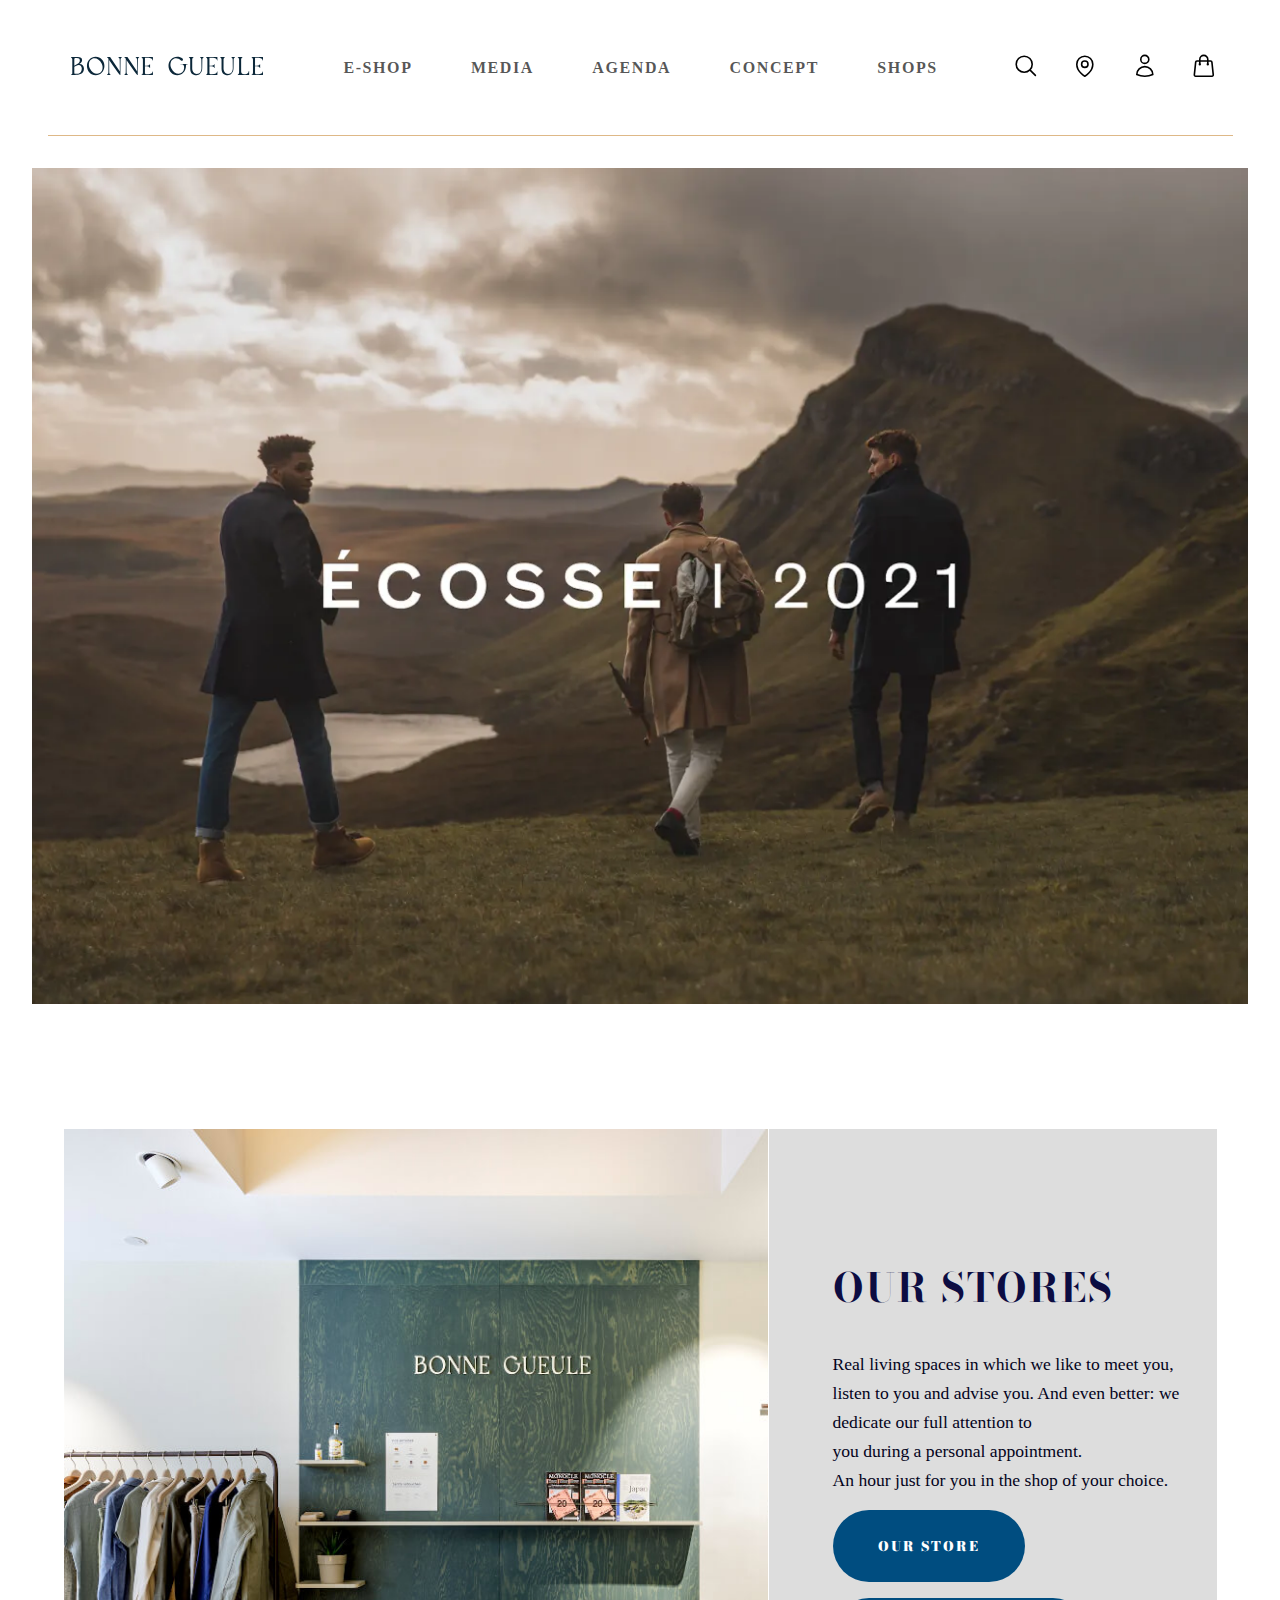
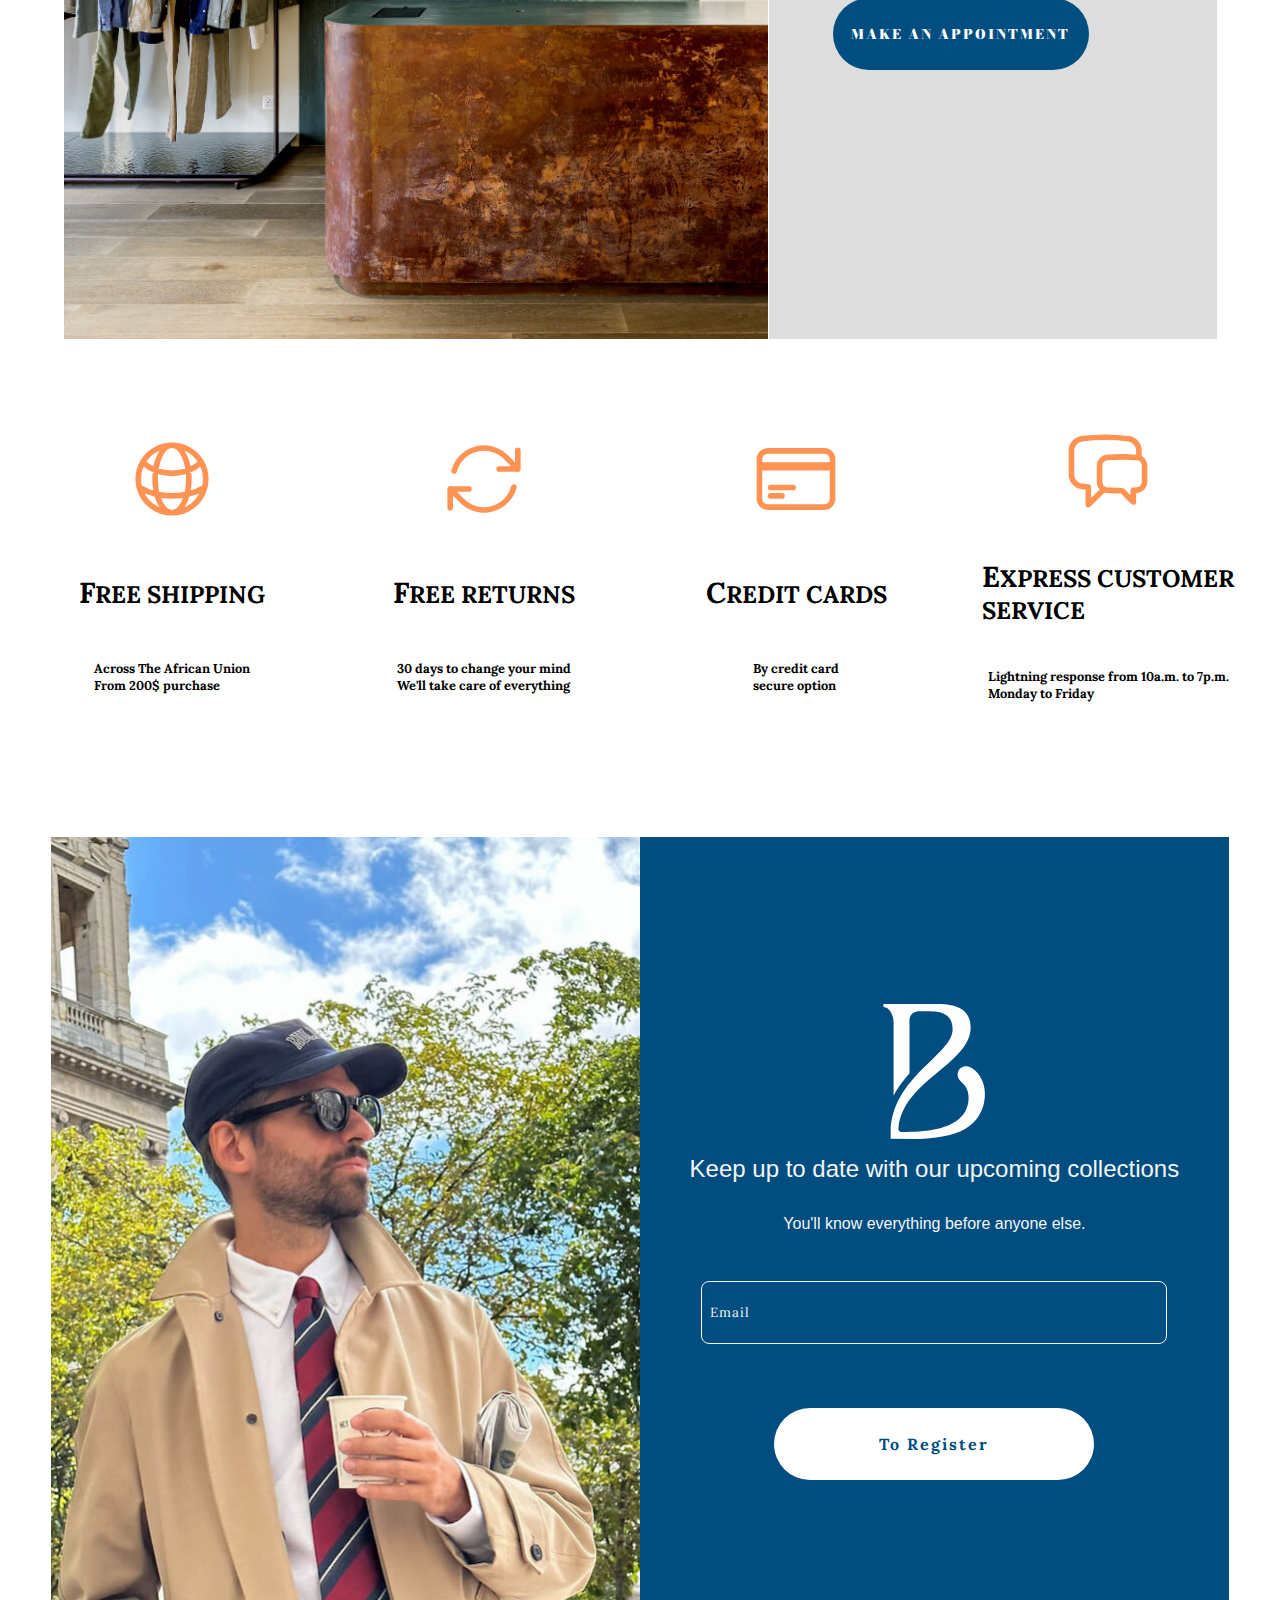
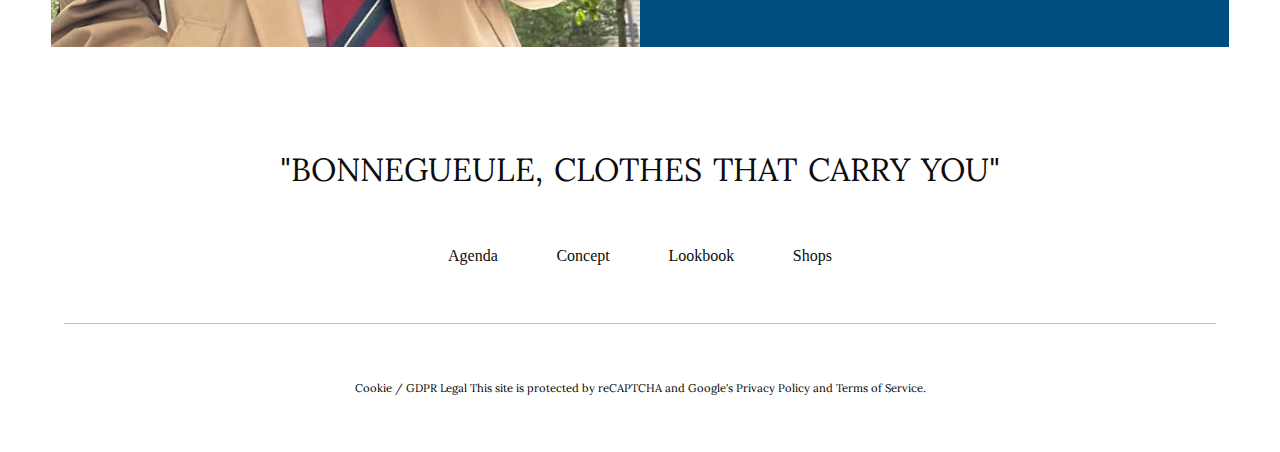
==== commit f4826fd8: "modification on the index page" ====
--- a/index.html
+++ b/index.html
@@ -30,7 +30,7 @@
                 <li id="linkMedia"> <a href="./Media.html"> MEDIA </a></li>
                 <li> <a href="./Agenda.html"> AGENDA </a></li>
                 <li> <a href="./concept.html"> CONCEPT </a></li>
-                <li> <a href="http://"> SHOPS </a></li>
+                <li> <a href="./shop.html"> SHOPS </a></li>
             </ul>
         </nav>
 
@@ -370,13 +370,10 @@
         <!--This is the elemnt tags for the main home page-->
         <section class="sectionOne">
 
-            <a href="" target="_blank" class="spaceOne contentOne">
+            <a href="./Eshop.html" target="_self" class="">
                
             </a>
 
-            <a href="" target="_blank" class="spaceTwo contentTwo">
-               
-            </a>
         </section>
 
         <section class="sectionTwo"> 
@@ -520,10 +517,10 @@
             </h1>
 
             <div class="footerLinks">
-                <a href="#" target="_blank" rel="noopener noreferrer"> Agenda</a>
-                <a href="#" target="_blank" rel="noopener noreferrer">Concept </a>
+                <a href="./Agenda.html" target="_self" rel="noopener noreferrer"> Agenda</a>
+                <a href="./concept.html" target="_self" rel="noopener noreferrer">Concept </a>
                 <a href="#" target="_blank" rel="noopener noreferrer">Lookbook</a>
-                <a href="#" target="_blank" rel="noopener noreferrer">Shops</a>
+                <a href="./shop.html" target="_blank" rel="noopener noreferrer">Shops</a>
             </div>
            <div class="line"></div>
 
--- a/main.css
+++ b/main.css
@@ -1,5 +1,9 @@
  @import url('https://fonts.googleapis.com/css2?family=Bodoni+Moda:ital,opsz,wght@0,6..96,400;0,6..96,500;0,6..96,600;0,6..96,700;1,6..96,400;1,6..96,500;1,6..96,600&family=Nanum+Myeongjo:wght@400;800&display=swap');
  @import url('https://fonts.googleapis.com/css2?family=Lora:ital,wght@0,400;0,500;1,500&display=swap');
+ @import url('https://fonts.googleapis.com/css2?family=Roboto:wght@100;300;400&display=swap');
+ @import url('https://fonts.googleapis.com/css2?family=Salsa&display=swap');
+
+
 
 
 *{
@@ -102,17 +106,19 @@
     height: 100vh;
     background-color: #fff;
     display: grid;
-    grid-template-columns: 1fr 1fr;
+    grid-template-columns: 1fr ;
     grid-template-rows: 1fr;
-    gap: 3rem;
 }
 
 .sectionOne a{
     grid-column: span 1;
     grid-row: span 1;
-    margin-top: 1rem;
-    
-      
+    margin: 2rem;
+    background-image: url("lookbook-sec-seven.webp");
+    background-repeat: no-repeat;
+    background-size: cover;
+    background-position:top ;
+       
 }
 
 .sectionOne a:hover{
@@ -120,29 +126,7 @@
     transition: all 0.5s ease-in-out 0s;
 }
 
-.spaceOne{
-    margin-left: 4rem;
-    margin-bottom: 1rem;
-}
-
-.spaceTwo{
-    margin-right: 4rem;
-    margin-bottom: 1rem;
-}
-
-.contentOne{
-    background-image: url("E-SHOP.jpg");
-    background-repeat: no-repeat;
-    background-size: cover;
-    background-position: center;
-}
-
-.contentTwo{
-    background-image: url("MEDIA.jpg");
-    background-repeat: no-repeat;
-    background-size: cover;
-    background-position: center;
-}
+
 
 /*This is the styling of Second section */
 
@@ -1109,7 +1093,6 @@
     background-color:rgb(247, 185, 105);
 }
 
-
 #media ul{
     width: 100%;
     height: 5vh;
@@ -1118,7 +1101,6 @@
     align-items: center;
 
 }
-
 
 #media ul li a{
     color: whitesmoke;
@@ -1586,7 +1568,6 @@
 
 }
 
-
 .Eshop-section-one a button{
     margin: 7rem 0rem;
     font-family: Arial;
@@ -1625,7 +1606,6 @@
     background-position: top;
 
 }
-
 
 .Eshop-section-two a button{
     margin: 7rem 0rem;
@@ -1682,8 +1662,6 @@
     background-position: top;
 }
 
-
-
 .Eshop-fourContent-one{
     background-image: url("Eshop-four-left.webp");
     background-repeat: no-repeat;
@@ -1714,10 +1692,10 @@
 }
 
 
-    /* This is the css styling for the various section of the Eshop main page */
+    /* This is the css styling for the various section of the Agenda main page */
 
 .Agenda-section-one{
-    width: 88%;
+    width: 90%;
     height: 50vh;
     display: flex;
     margin-left:5rem;
@@ -1793,27 +1771,529 @@
 
 
 
-
-
-
-
-
-
-
-
-
-
-
-
-
-
-
-
-
-
-
-
-
+    /* This is the css styling for the various section of the Concept main page */
+
+.concept-section-one{
+    width: 100%;
+    height: 120vh;
+    margin: 5rem 0rem;
+    display: flex;
+    flex-direction: column;
+    justify-content: center;
+    align-items: center
+
+}
+
+.concept-sub-section-one {
+    height: 30vh;
+    width: 100%;
+
+}
+
+.concept-sub-section-one img{
+    height: 65vh;
+    position: relative;
+    top: 0px;
+    left: 20vw;
+
+}
+
+
+.concept-sub-section-two{
+    width: 100%;
+    height: 90vh;
+    background-color: rgb(199, 142, 96);
+    display: flex;
+    flex-direction: column;
+    justify-content: flex-end;
+    align-items: center;
+
+}
+
+.concept-sub-section-two p{
+    text-align:center;
+    width: 40%;
+    color: rgba(255, 255, 255, 0.664);
+    padding: 1.5rem;
+    font-family: Lora;
+    font-size: 1.3rem;
+    word-spacing: 0.2rem;
+}
+
+.concept-sub-section-two a{
+    text-decoration: none;
+    margin: 2rem;
+    padding: 1rem;
+    border-radius: 50px;
+    color: rgba(7, 7, 82, 0.753);
+    background-color:white;
+    font-family: Lora;
+    font-weight: 700;
+}
+
+.concept-sub-section-two a:hover{
+    transition: all 0.5s ease 0s;
+    color: rgba(7, 7, 82, 0.911);
+    background-color:white;
+}
+
+/*This is the styling for the concept section two page */
+
+.concept-section-two{
+    width: 100%;
+    height: 90vh;
+    display: flex;
+    justify-content: center;
+    align-items: center
+}
+
+.concept-section-two-wrapper{
+    width: 85%;
+    height: 90vh;
+    display: grid;
+    grid-template-columns:1fr 1fr ;
+    grid-template-rows:1fr;
+
+}
+
+.section-two-content-one{
+    grid-column: span 1;
+    grid-row: span 1;
+    background-image: url('concept-section-three.webp');
+    background-repeat: no-repeat;
+    background-position: center;
+    background-size: contain;
+
+}
+
+.section-two-content-two{
+    grid-column: span 1;
+    grid-row: span 1;
+    background-color: rgba(171, 200, 211, 0.322);
+    display: flex;
+    justify-content:center;
+    align-items:center;
+
+}
+
+.content-two-text-container{
+    height:80vh;
+    width:40vw;
+    display: flex;
+    justify-content:space-evenly;
+    align-items:center;
+    flex-direction:column;
+}
+
+.content-two-text-container h1{
+    color:rgba(6, 6, 49, 0.938);
+    font-family:lora;
+    font-size:1.5rem;
+    
+}
+
+.content-two-text-container p{
+    color:rgba(6, 6, 49, 0.938);
+    font-family:lora;
+    text-align: center;
+    font-size:1rem;
+    width: 70%;
+    
+}
+
+.content-two-text-container a{
+    font-family:lora;
+    text-decoration: none;
+    padding: 1rem;
+    color:#fff;
+    text-align: center;
+    border-radius: 50px;
+    background-color:rgba(10, 32, 105, 0.932);
+    border: 1px solid rgba(10, 32, 105, 0.932);
+    
+}
+
+.content-two-text-container a:hover{
+    transition: all 0.5s ease 0s;
+    background-color:transparent;
+    padding: 1rem;
+    border: 1px solid rgb(4, 22, 83);
+    font-weight: 700;
+    color:rgb(4, 22, 83);
+    
+}
+
+/*This is the styling for the concept section three page */
+
+.concept-section-three{
+    width: 100%;
+    height: 95vh;
+    display: flex;
+    justify-content: center;
+    align-items: center;
+    margin-top:2rem;
+
+}
+
+
+.concept-section-three-wrapper{
+    width: 90%;
+    height: 90vh;
+    display:grid;
+    grid-template-columns: 1fr 1fr;
+    grid-template-rows: 1fr;
+
+}
+
+.section-three-wrapper-content-one,.section-three-wrapper-content-two{
+    grid-column:span 1;
+    grid-row: span 1;
+   
+}
+
+.section-three-wrapper-content-one{
+    display: flex;
+    justify-content: space-evenly;
+    align-items: center;
+    flex-direction:column;
+}
+
+:where(.section-three-wrapper-content-one) :is(h1){
+    color: #0B2739;
+    text-transform: uppercase;
+    font-size: 2rem;
+    font-family: salsa;
+    align-self: flex-start;
+}
+
+:where(.section-three-wrapper-content-one) :is(p){
+    color: #0B2739;
+    font-size: 1.2rem;
+    font-family: salsa;
+    font-weight:lighter;
+}
+
+.section-three-wrapper-content-one p a{
+    color:#0B2739;
+    font-weight:bold; 
+}
+
+.section-three-wrapper-content-two{
+    background-image: url('concept-section-four.webp');
+    background-position:right;
+    background-repeat: no-repeat;
+    background-size: contain;
+}
+
+/*This is the styling for the concept section Four page */
+.concept-section-four{
+    height:95vh;
+    width:100%;
+    display: flex;
+    justify-content: center;
+    align-items: center;
+}
+
+.concept-section-four-wrapper{
+    height:95vh;
+    width:70%;
+
+    display: flex;
+    justify-content: center;
+    align-items: center;
+    flex-direction: column;
+}
+
+.concept-section-four-text{
+    height:35vh;
+    width:100%;
+    display: flex;
+    flex-direction: column;
+    justify-content: space-evenly;
+    align-items: center;
+}
+
+.concept-section-four-video{
+    height:60vh;
+    width:100%;
+    display: flex;
+    flex-direction: column;
+    justify-content: space-evenly;
+    align-items: center;
+}
+
+:where(.concept-section-four-video) :is(video){
+    height:60vh;
+    width:100%;
+}
+
+:where(.concept-section-four-text) :is(h1){
+    color:#0B2739;
+    font-size:2.5rem;
+    font-family:salsa;
+    text-transform:uppercase;
+}
+
+
+:where(.concept-section-four-text) :is(p){
+    color:#0B2739;
+    font-size:1rem;
+    font-family:lora;
+    text-align:center;
+}
+
+
+.bold-text{
+    font-weight:700;
+}
+
+
+
+
+/*This is the styling for the concept section eight page */
+
+.concept-section-eight{
+    width: 100%;
+    height: 120vh;
+    margin: 5rem 0rem;
+    display: flex;
+    flex-direction: column;
+    justify-content: center;
+    align-items: center;
+
+}
+
+.concept-sub-section-eight-one {
+    height: 30vh;
+    width: 100%;
+
+}
+
+.concept-sub-section-eight-one img{
+    height: 65vh;
+    position: relative;
+    top: 0px;
+    left: 20vw;
+
+}
+
+.concept-sub-section-eight-two{
+    width: 100%;
+    height: 70vh;
+    background-color: #0B2739;
+    display: flex;
+    flex-direction: column;
+    justify-content: flex-end;
+    align-items: center;
+
+}
+
+.concept-sub-section-eight-two p{
+    text-align:center;
+    width: 40%;
+    color: rgba(255, 255, 255, 0.664);
+    padding: 1.5rem;    
+    font-family: Lora;
+    font-size: 1.3rem;
+    word-spacing: 0.2rem;
+}
+
+.concept-sub-section-eight-two a{
+    text-decoration: none;
+    margin: 2rem;
+    padding: 1rem;
+    border-radius: 50px;
+    color: rgba(7, 7, 82, 0.753);
+    background-color:white;
+    font-family: Lora;
+    font-weight: 700;
+}
+
+.concept-sub-section-eight-two a:hover{
+    transition: all 0.5s ease 0s;
+    color: rgba(7, 7, 82, 0.911);
+    background-color:white;
+}
+
+        /*This is the styling for the SHOP pages */
+
+.shop-links{
+    width: 100%;
+    height: 5vh;
+    display: flex;
+    justify-content: space-evenly;
+    align-items: center;
+}
+
+.shop-links a{
+    color: #0B2739;
+    text-decoration: none;
+    font-weight: 600;
+    font-family: roboto;
+    
+}
+
+.shop-links a:hover{
+    color: #0b2739d8;
+   border-top: 2px solid #0B2739;
+   border-bottom: 2px solid #0B2739;
+
+}
+
+.shop-section-one{
+    width: 100%;
+    height: 120vh;
+    margin: 4rem 0rem;
+    display: flex;
+    flex-direction: column;
+    justify-content: center;
+    align-items: center
+
+}
+
+.shop-sub-section-one {
+    height: 30vh;
+    width: 100%;
+
+}
+
+.shop-sub-section-one img{
+    height: 65vh;
+    position: relative;
+    top: 0px;
+    left: 20vw;
+
+}
+
+.shop-sub-section-two{
+    width: 100%;
+    height: 90vh;
+    background-color: #0B2739;
+    display: flex;
+    flex-direction: column;
+    justify-content: flex-end;
+    align-items: center;
+
+}
+
+.shop-sub-section-two p{
+    text-align:center;
+    width: 40%;
+    color: rgba(255, 255, 255, 0.664);
+    padding: 1.5rem;
+    font-family: salsa;
+    font-size: 1.05rem;
+    word-spacing: 0.2;
+}
+
+/*this is a styling for the shop section one, two, three, four*/
+
+.shop-section-one-main{
+    width: 100%;
+    height: 90vh;
+    display: flex;
+    justify-content: center;
+    align-items: center;
+}
+
+.shop-section-one-main-wrapper{
+    width: 69%;
+    height: 90vh;
+    background-image:url('shop-section-two.webp');
+    background-position:center;
+    background-size: contain;
+    background-repeat: no-repeat;
+}
+
+
+.shop-section-two, 
+.shop-section-three,
+.shop-section-four{
+    width: 100%;
+    height: 90vh;
+    display: flex;
+    justify-content: center;
+    align-items: center;
+    margin: 3rem 0rem;
+}
+
+.shop-section-two-wrapper, 
+.shop-section-three-wrapper,
+.shop-section-four-wrapper{
+    width: 80%;
+    height: 90vh;
+    display: grid;
+    grid-template-columns: 1fr 1fr;
+    grid-template-rows: 1fr;
+}
+
+.shop-content{
+    grid-column: span 1;
+    grid-row: span 1;
+}
+
+.section-two-image-left{
+    background-image: url('shop-section-three-left.webp');
+    background-position: center;
+    background-size: contain;
+    background-repeat: no-repeat;
+
+
+}
+
+.section-two-image-right{
+    background-image: url('shop-section-three-right.webp');
+    background-position: center;
+    background-size: contain;
+    background-repeat: no-repeat;
+}
+
+.section-three-image-left{
+    background-image: url('shop-section-four-left.webp');
+    background-position: center;
+    background-size: contain;
+    background-repeat: no-repeat;
+
+}
+
+.section-three-image-right{
+    background-image: url('shop-section-four-right.webp');
+    background-position: center;
+    background-size: contain;
+    background-repeat: no-repeat;
+}
+
+.section-four-image-left{
+    background-image: url('shop-section-five-left.webp');
+    background-position: center;
+    background-size: contain;
+    background-repeat: no-repeat;
+
+}
+
+.section-four-image-right{
+    background-image: url('shop-section-five-right.webp');
+    background-position: center;
+    background-size: contain;
+    background-repeat: no-repeat;
+}
+
+.shop-section-five{
+    width: 100%;
+    height: 90vh;
+    display: flex;
+    justify-content: center;
+    align-items: center;
+}
+
+.shop-section-five-wrapper{
+    width: 69%;
+    height: 90vh;
+    background-image:url('shop-section-six.webp');
+    background-position:center;
+    background-size: contain;
+    background-repeat: no-repeat;
+}
 
 
 
@@ -1875,6 +2355,7 @@
 }
 
 /* This is  the styling for the Contact-Login on click */
+
 #loginSection{
     display:none;
     height:100vh;
@@ -2038,6 +2519,7 @@
 }
 
 /* this is the styling for the cart section*/
+
 #cartSection{
     display:none;
     height:100vh;
@@ -2086,7 +2568,6 @@
     color:rgb(9, 9, 48);
 }
 
-
 .hide{
     display:none;
 }
@@ -2106,7 +2587,16 @@
     z-index: -1;
  
 } */
-
-
-
-
+/* 
+#permalink_section {
+    width: 960px;
+    overflow-x: scroll;
+  }
+  
+  #permalink_section a {
+    white-space: nowrap;
+  }
+   */
+
+
+
--- a/mobile.css
+++ b/mobile.css
@@ -1,5 +1,79 @@
 @import url('https://fonts.googleapis.com/css2?family=Bodoni+Moda:ital,opsz,wght@0,6..96,400;0,6..96,500;0,6..96,600;0,6..96,700;1,6..96,400;1,6..96,500;1,6..96,600&family=Nanum+Myeongjo:wght@400;800&display=swap');
 @import url('https://fonts.googleapis.com/css2?family=Lora:ital,wght@0,400;0,500;1,500&display=swap');
+
+
+@media screen and (max-width: 1030px) {
+
+    .media-section-one-button button,
+    .media-section-two-button button,
+    .media-section-three-button button,
+    .media-section-four-button button,
+    .media-section-five-button button,
+    .media-section-six-button button,
+    .media-section-seven-button button,
+    .media-section-eight-button button,
+    .media-section-nine-button button{
+        width: 8vw;
+        height: 6vh;
+        text-align: center;
+    }
+
+    .media-section-one-text a,
+    .media-section-two-text a,
+    .media-section-three-text a,
+    .media-section-four-text a,
+    .media-section-five-text a,
+    .media-section-six-text a,
+    .media-section-seven-text a,
+    .media-section-eight-text a,
+    .media-section-nine-text a{
+        font-size: 1rem;
+    }
+  
+    .concept-sub-section-two p{
+        width: 60%;
+        padding: 0.5rem;
+        font-size: 1.2rem;
+
+    }
+
+    .shop-sub-section-two p{
+        width: 70%;
+        padding: 0.7rem;
+        font-size: 1.2rem;
+    }
+
+    .concept-sub-section-one img,.concept-sub-section-eight-one img, .shop-sub-section-one img{
+        height: 40vh;
+        position: relative;
+        top: 0px;
+        left: 21vw;
+    
+    }
+
+    .concept-section-one, .concept-section-eight, .shop-section-one {
+        height: 80vh;
+        margin: 2rem 0rem;
+
+    }
+    .concept-section-two-wrapper{
+        width: 95%;
+        height: 90vh;
+    
+    }
+    .shop-links {
+        overflow-x:scroll;
+      }
+      
+    .shop-links a {
+        white-space:nowrap;
+        font-size: 0.8rem;
+      }
+       
+
+
+    
+}
 
 @media screen and (max-width: 770px) {
 
@@ -19,8 +93,6 @@
         cursor: pointer;
         width: 10vw;
         margin:0rem 1rem;
- 
-    
     }
 
     #hamburger svg{
@@ -136,8 +208,7 @@
      #mobile-search button svg{
          width: 8vw;
          height: 5vh;
-         color:black;
-        
+         color:black;   
      
      }
 
@@ -148,7 +219,6 @@
         left: 0vw;
         width: 0%;
         /* all: unset; */
-
         
      }
 
@@ -160,7 +230,6 @@
         display: none;
      }
 
-     
      .sectionOne{
         height: 200vh;
         grid-template-columns: 1fr ;
@@ -236,11 +305,6 @@
 
     }
 
-    /* .sectionThree:nth-child(4){
-        display: none;
-        background-color: red;
-    } */
-
     .sectionThree a{
         height: 17vh;
         width: 20vw;
@@ -252,7 +316,7 @@
     }
 
     .sectionThree a svg{
-        color: rgba(255, 94, 0, 0.671) ;
+        color: rgba(255, 94, 0, 0.671);
         height: 5vh;
         width:5vw ;
     
@@ -410,14 +474,14 @@
         grid-template-columns: 1fr ;
         grid-template-rows:1fr 1fr 1fr;
         height: 180vh;
-    
+
     }
 
     .Agenda-section-one{
         height: 40vh;
         margin-left:3rem;
-        margin-right:2rem ;
-
+        margin-right:2rem;
+        
     }
 
     .Agenda-section-one h1{
@@ -452,8 +516,143 @@
         margin: 1rem 1rem;
     
     }
+
+    .concept-section-one{
+        height: 80vh;
+        margin: 2rem 0rem;
+
+    }
+
+    .concept-section-three{
+        height: 180vh;
+    
+    }
+
+    .concept-section-three-wrapper{
+        height: 170vh;
+        grid-template-columns: 1fr;
+        grid-template-rows: 1fr 1fr
+    }
+
+    .section-three-wrapper-content-two{
+        background-size: cover;
+        background-position: center;
+    }
+
+    .concept-section-eight{
+        height: 80vh;
+        margin: 2rem 0rem;
+    }
+
+    .concept-sub-section-one img,.concept-sub-section-eight-one img{
+        height: 40vh;
+        position: relative;
+        top: 0px;
+        left: 21vw;
+    
+    }
+
+    .concept-sub-section-two{
+        width: 100%;
+        height: 50vh;
+    }
+
+    .concept-sub-section-two p{
+        width: 50%;
+        padding: 0.5rem;
+        font-size: 0.7rem;
+
+    }
+    
+    .concept-sub-section-two a{
+        margin: 1rem;
+        padding: 1rem;
+        font-size: 0.8rem;
+    }
+
+    .concept-section-two{
+        height: 200vh;
+    }
+    
+    .concept-section-two-wrapper{
+        height: 190vh;
+        grid-template-columns:1fr ;
+        grid-template-rows:1fr 1fr;
+    
+    }
+    
+    .section-two-content-one{
+        background-size: cover;
+    
+    }
+
+    .content-two-text-container{
+        width:80%;
+
+    }
+
+  
+    :where(.concept-section-four-text) :is(h1){
+
+        font-size:2rem;
+
+    }
+    
+    
+    .shop-links a {
+        white-space:nowrap;
+        font-size: 0.6rem;
+    }
+
+
+      .shop-sub-section-two p{
+        width: 70%;
+        padding: 0.7rem;
+        font-size: 1rem;
+    }
+
+    .shop-section-two, .shop-section-three, .shop-section-four{
+        width: 100%;
+        height: 190vh;
+        margin: 2rem 0rem;
+        
+    }
+
+    .shop-section-two-wrapper, .shop-section-three-wrapper, .shop-section-four-wrapper{
+        width: 80%;
+        height: 180vh;
+        grid-template-columns: 1fr ;
+        grid-template-rows: 1fr 1fr;
+        row-gap: 1rem;
+
+    }
+
+    .section-two-image-left,
+    .section-three-image-left,
+    .section-four-image-left,
+    .section-two-image-right,
+    .section-three-image-right,
+    .section-four-image-right{
+        background-size: cover;
+    }
+
+    .shop-section-one-main, .shop-section-five{
+        width: 100%;
+        height: 50vh;
+
+    }
+
+    .shop-section-one-main-wrapper, .shop-section-five-wrapper{
+        height: 50vh;
+        width: 100%;
+        background-size: cover;
+        margin: 0rem 1rem;
+        
+    }
+
+
+    
 }
-
 
 @media screen and (max-width: 430px) {
     #cartSection{
@@ -472,9 +671,7 @@
     }
 
     #mobile-search button{
-        margin:10px;
-
-        
+        margin:10px;  
      }
 
      #mobile-search input{
@@ -612,23 +809,158 @@
     }
 
 
-    
-    /* .agenda-sub-section-one{
-        background-size: contain;
-        margin:0rem 2rem;
-    
-    }
-
     .agenda-sub-section-two{
         background-size: contain;
-        margin:0rem 2rem;
+        margin: 2rem 1rem;
     }
 
     .agenda-sub-section-three{
         grid-column: span 1;
         background-size: contain;
-        margin: 0rem 2rem;
-    
-    } */
+        margin: 1rem 1rem;
+    
+    }
+
+    .concept-section-one,.concept-section-eight{
+        height: 80vh;
+        margin: 2rem 0rem;
+
+    }
+
+    .concept-sub-section-one img{
+        height: 23vh;
+        position: relative;
+        top: 7rem;
+        left: 20vw;
+    
+    }
+
+    .shop-sub-section-one img{
+        height: 25vh;
+        position: relative;
+        top: 4rem;
+        left: 20vw;
+    
+    }
+
+    .concept-sub-section-eight-one img{
+        height: 23vh;
+        position: relative;
+        top: 5rem;
+        left: 20vw;
+    }
+
+    .concept-sub-section-two{
+        width: 100%;
+        height: 50vh;
+    }
+
+    .concept-sub-section-eight-one {
+        height: 30vh;
+        width: 100%;
+
+    
+    }
+
+    .concept-sub-section-two p, .concept-sub-section-eight-two p {
+        width: 70%;
+
+    }
+
+    .shop-sub-section-two p{
+        width:90%;
+        font-size: 0.9rem;
+    }
+
+
+    .content-two-text-container{
+        width:100%;
+        height: 90vh;
+
+    }
+
+    :where(.section-three-wrapper-content-one) :is(h1){
+        font-size: 1.5rem;
+
+    }
+
+    :where(.section-three-wrapper-content-one) :is(p){
+        font-size: 0.85rem;
+
+    }
+
+    .shop-links a {
+        white-space:nowrap;
+        font-size: 0.5rem;
+        margin: 0.5rem;
+      }
+
+      .shop-section-one-main-wrapper, .shop-section-five-wrapper{
+    
+        background-size: contain;
+        
+    }
+    
  
-}+}
+
+@media screen and (max-width: 375px) {
+
+    .concept-section-one, .concept-section-eight{
+        height: 55vh;
+        margin: 1rem 0rem;
+
+    }
+
+    .concept-sub-section-one img, .concept-sub-section-eight-one img{
+        height: 19vh;
+        position: relative;
+        top: 4.5rem;
+        left: 19vw;
+    
+    }
+
+    .shop-sub-section-one img{
+        height: 20vh;
+        position: relative;
+        top: 4rem;
+        left: 18vw;
+    }
+
+    .concept-sub-section-two{
+        width: 100%;
+        height: 45vh;
+    }
+
+    .concept-sub-section-two p{
+        width: 70%;
+        padding: 0.4rem;
+        font-size: 0.55rem
+
+    }
+
+    .shop-sub-section-two p{
+        width: 80%;
+        padding: 0.8rem;
+        font-size: 0.8rem
+
+    }
+
+    .concept-sub-section-eight-two p{
+        width: 70%;
+        padding: 0.8rem;
+        font-size: 1rem
+    }
+    
+    .concept-sub-section-two a, .concept-sub-section-eight-two a{
+        margin: 0.5rem;
+        padding: 0.3rem;
+        font-size: 0.5rem;
+    }
+
+    .content-two-text-container p{
+        font-size:0.8rem;
+        
+    }
+
+}
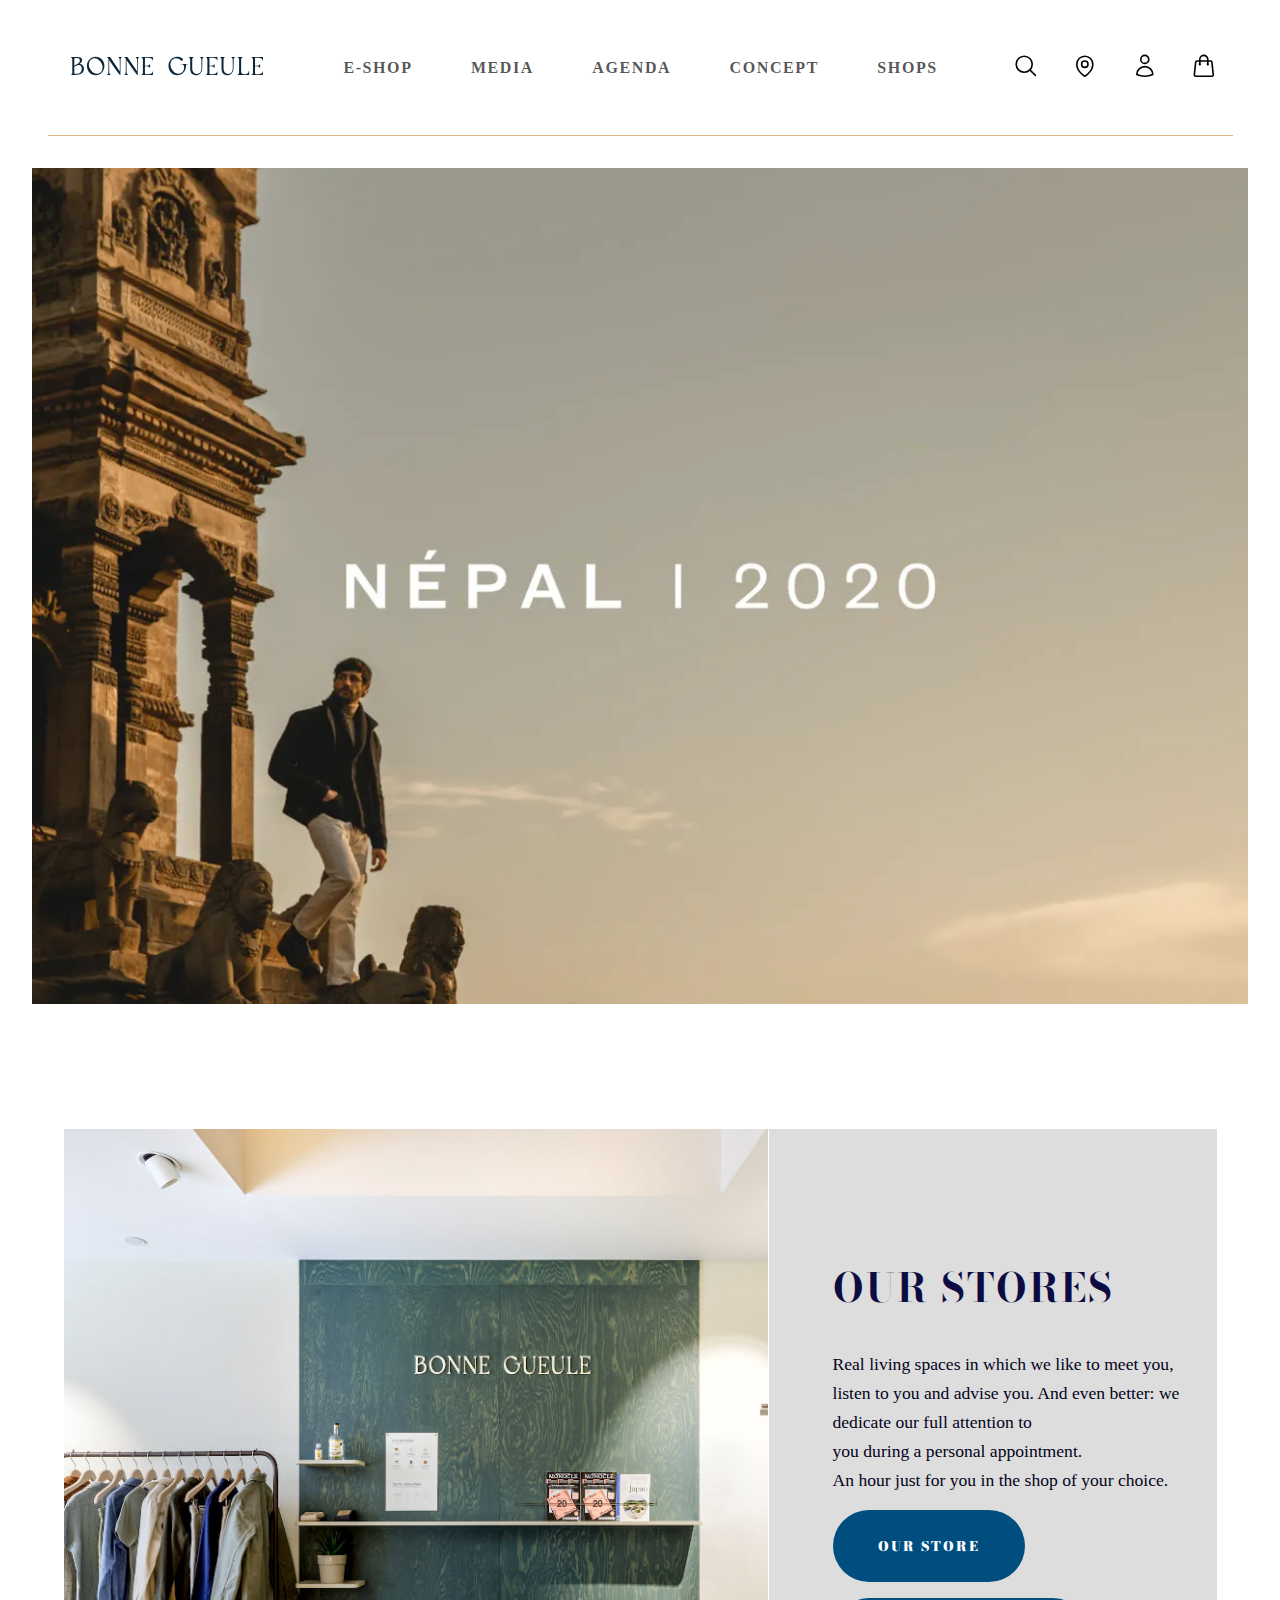
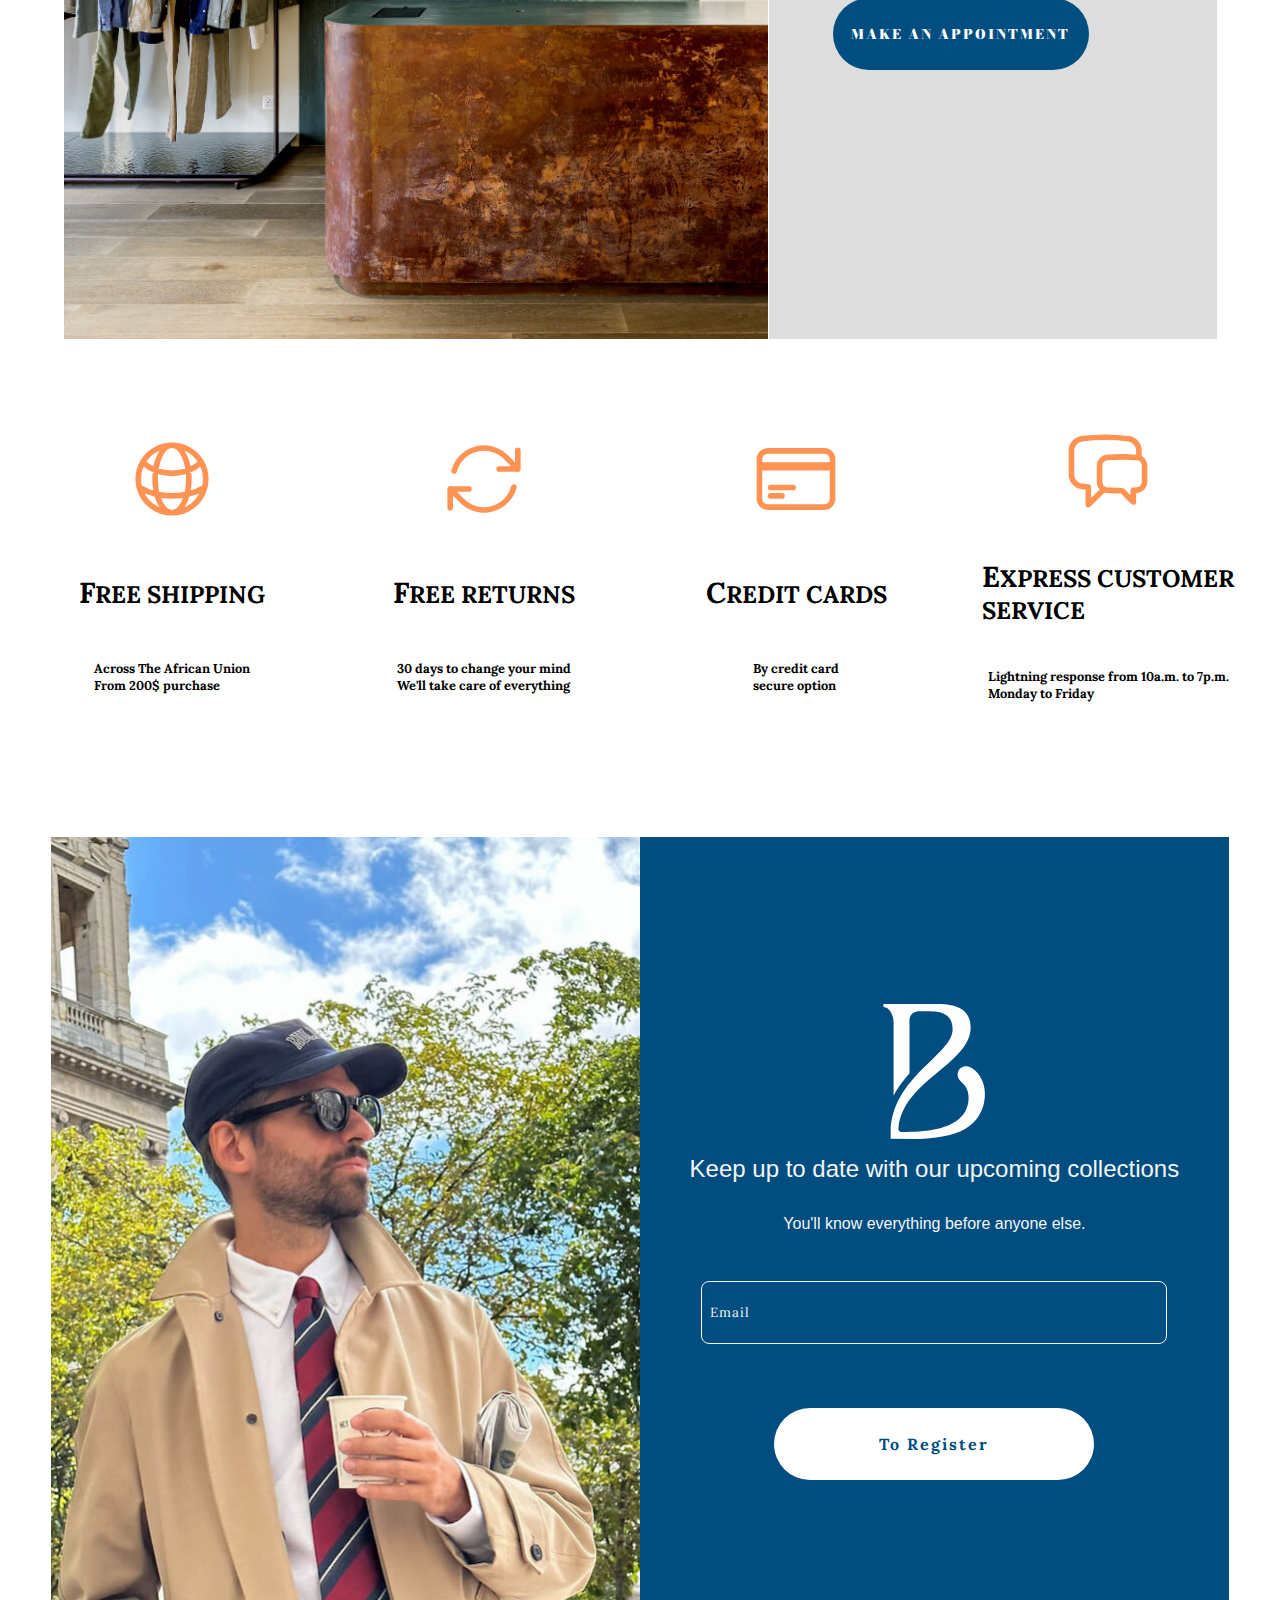
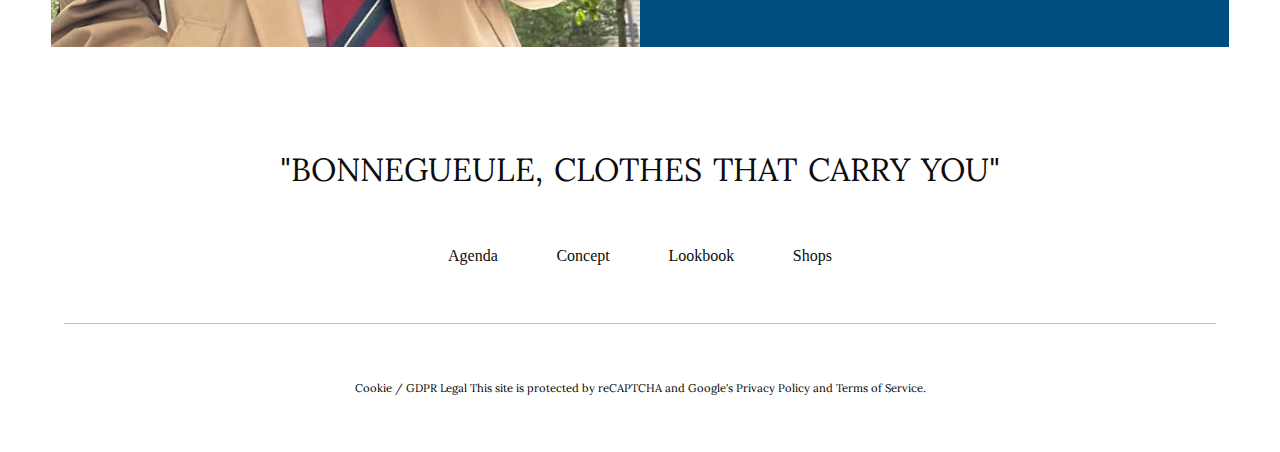
==== commit d80afac8: "modification done" ====
--- a/index.html
+++ b/index.html
@@ -79,7 +79,7 @@
 
                             <!--This is the mobile view search bar-->
 
-    <div id="mobile-search">
+           <div id="mobile-search">
         <input type="search" placeholder="Search">
 
         <button>
@@ -89,7 +89,7 @@
             </svg>
         </button>
 
-    </div>
+           </div>
 
                               <!--This is the sections for the hover pages for links-->
 
@@ -371,6 +371,7 @@
         <section class="sectionOne">
 
             <a href="./Eshop.html" target="_self" class="">
+
                
             </a>
 
--- a/main.css
+++ b/main.css
@@ -114,10 +114,10 @@
     grid-column: span 1;
     grid-row: span 1;
     margin: 2rem;
-    background-image: url("lookbook-sec-seven.webp");
-    background-repeat: no-repeat;
-    background-size: cover;
-    background-position:top ;
+    background-image: url("lookbook-sec-eight.webp");
+    background-repeat: no-repeat;
+    background-size: cover;
+    background-position:center;
        
 }
 
@@ -141,11 +141,12 @@
 }
 
 .container{
-    width: 92%;
+    width: 100%;
     height: 90vh;
     display: flex;
     justify-content: center;
     align-items: center;
+
 }
 
 .sectionOneContent{
@@ -155,6 +156,7 @@
     background-repeat: no-repeat;
     background-position: center;
     background-size:cover ;
+
 
 }
 
--- a/mobile.css
+++ b/mobile.css
@@ -231,15 +231,10 @@
      }
 
      .sectionOne{
-        height: 200vh;
-        grid-template-columns: 1fr ;
-        grid-template-rows: 1fr 1fr;
-        gap: 1rem;
+        height: 100vh;
      }
 
-     .spaceOne, .spaceTwo{
-       margin: 2rem;
-     }
+
 
      .sectionTwo{
         width: 91%;
@@ -679,8 +674,15 @@
         
     }
 
+    .sectionOne a{
+        background-size: cover;
+        margin: 1rem;
+        background-image: url("lookbook-sec-nine.webp");    
+    }
+
     .sectionTwo{
-        width:85%;
+        width:80%;
+
     }
 
     .sectionOneContent{
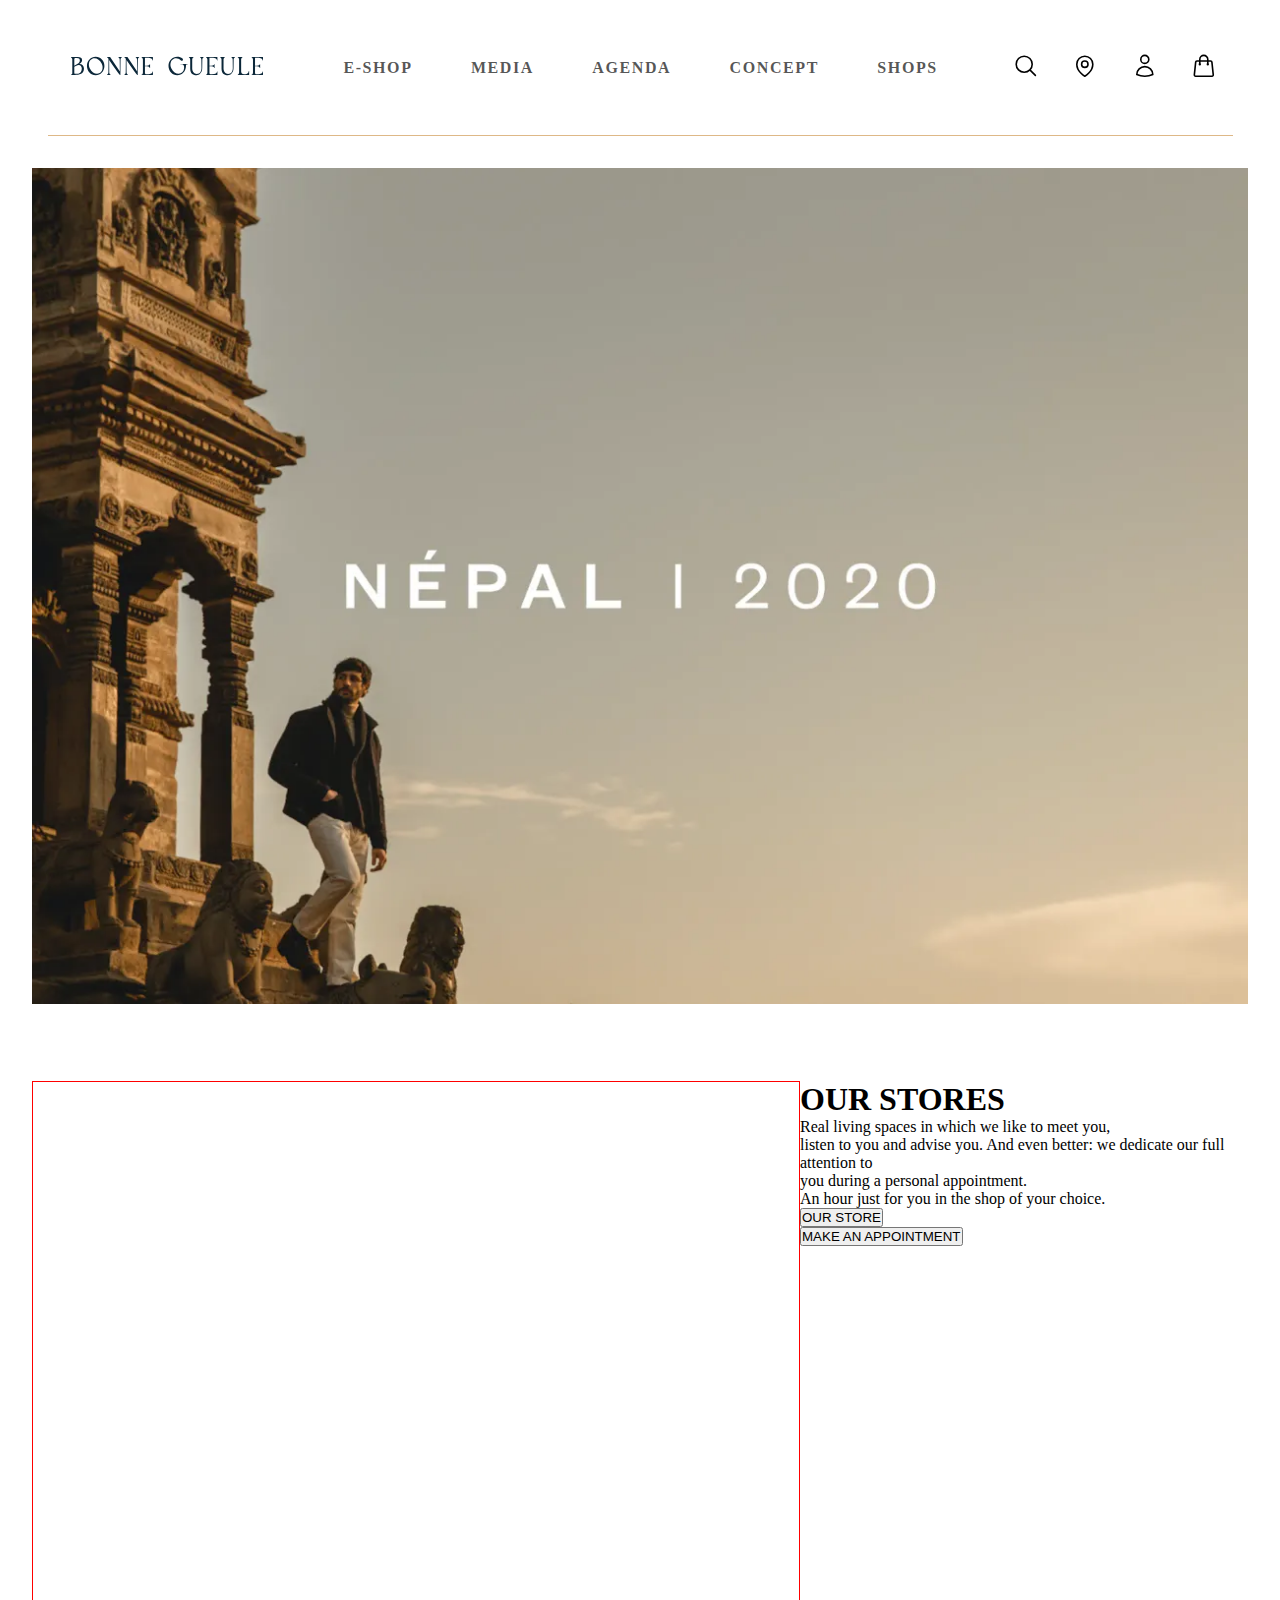
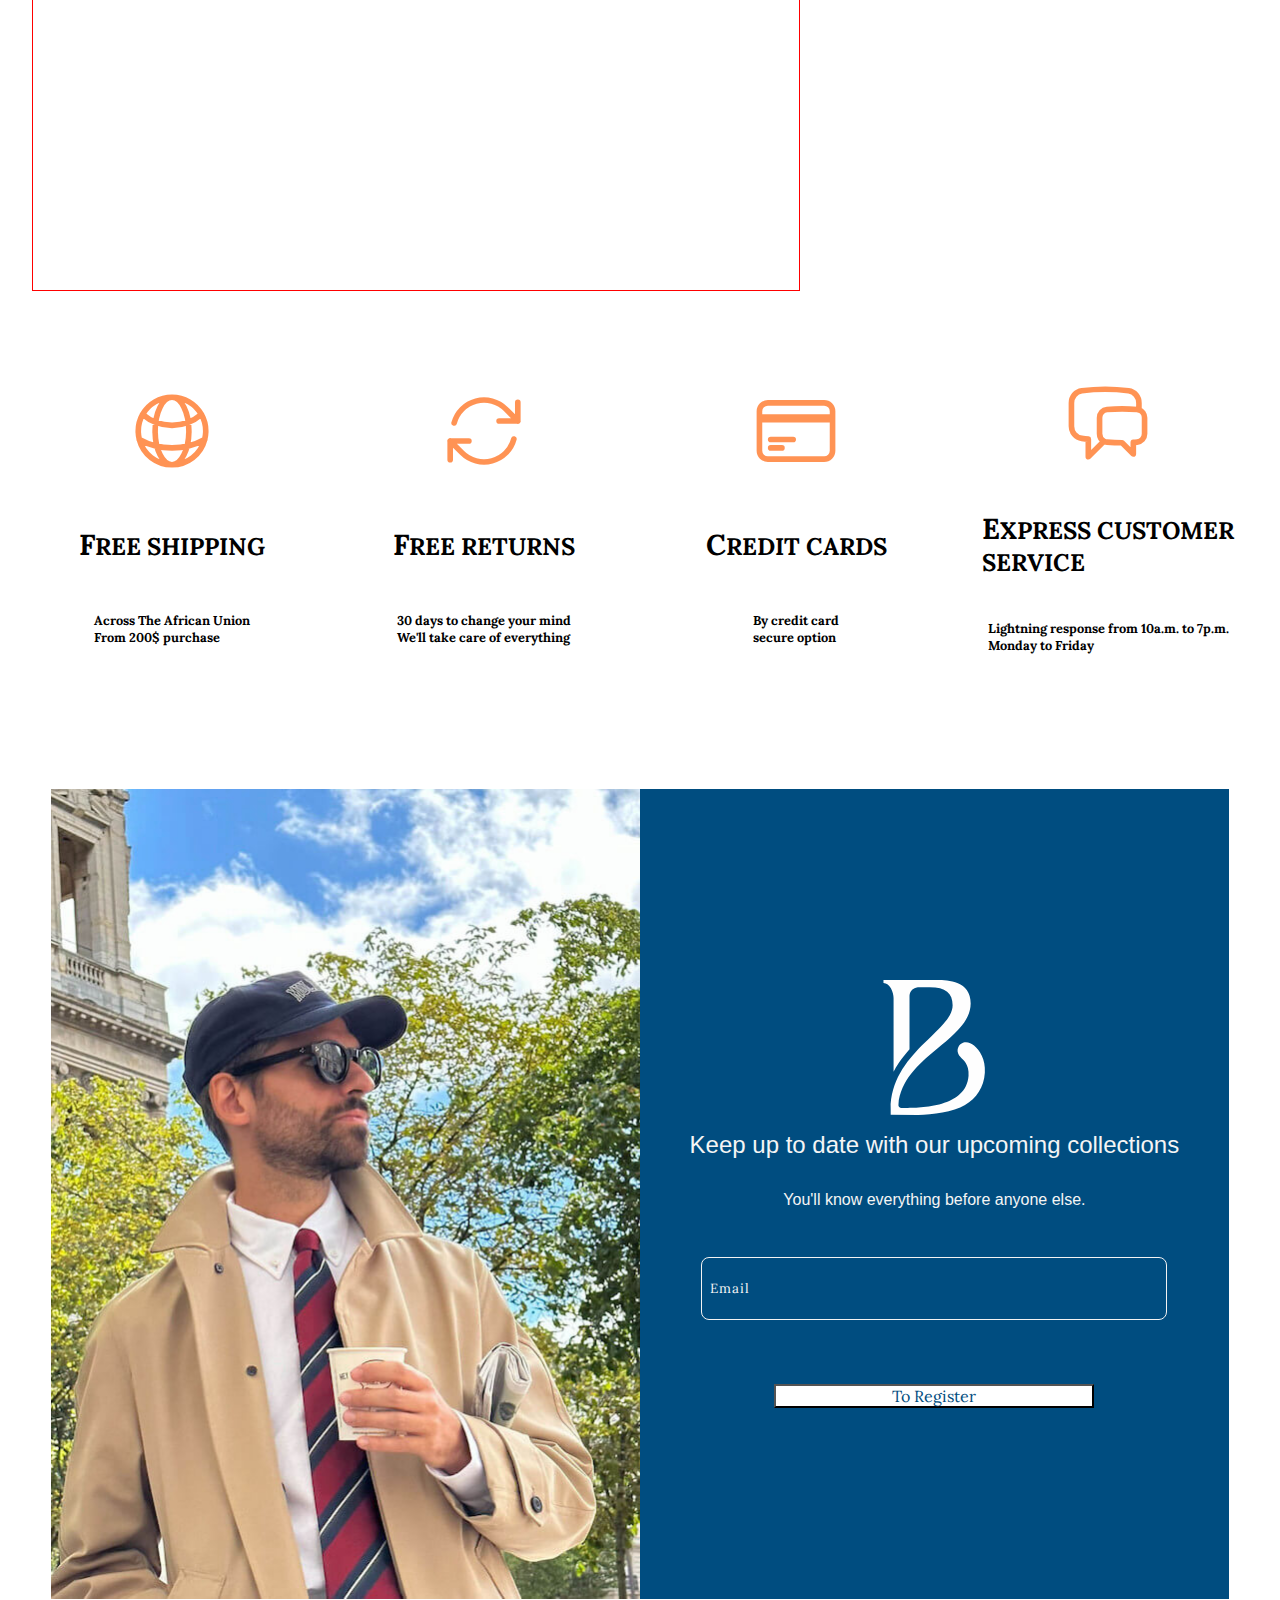
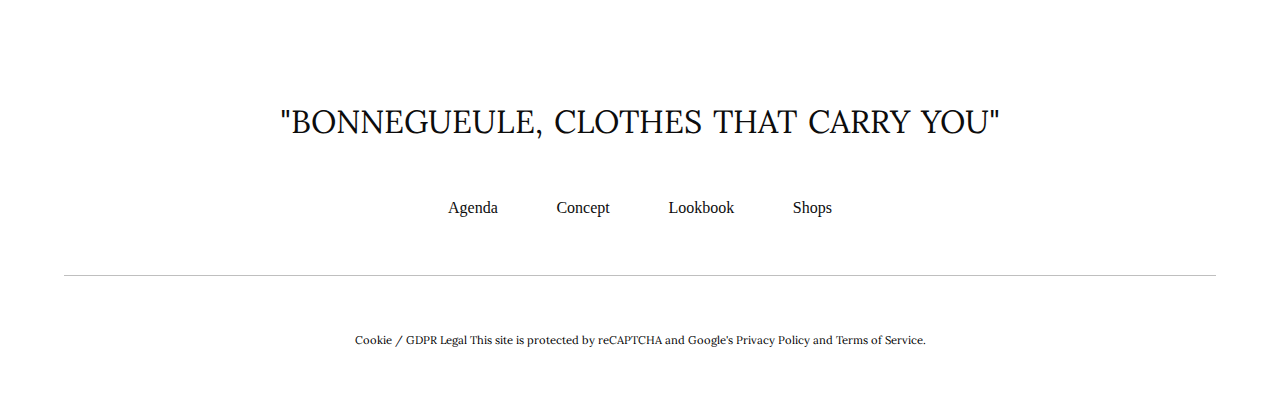
==== commit 4ca2d488: "test" ====
--- a/index.html
+++ b/index.html
@@ -477,7 +477,7 @@
         </section>
 
         <section class="sectionFour">
-            <div class="container">
+            <div class="SecFourContainer">
 
                 <div class="sectionFourLeft"> 
                     <!-- This is the segment for the picture -->
--- a/main.css
+++ b/main.css
@@ -132,37 +132,41 @@
 
 .sectionTwo{
     width: 100%;
-    margin-top: 3rem;
     height: 100vh;
     display: flex;
     justify-content: center;
     align-items: center;
 
+
 }
 
 .container{
     width: 100%;
     height: 90vh;
-    display: flex;
-    justify-content: center;
-    align-items: center;
+    display: grid;
+    grid-template-columns: 60vw 1fr ;
+    grid-template-rows: 1fr;
+    margin: 2rem;
+ 
 
 }
 
 .sectionOneContent{
-    height: 90vh;
-    width: 55vw;
-    background-image: url("boutiques.jpg");
+    grid-column: span 1;
+    grid-row: span 1;
+    /* background-image: url("boutiques.jpg");
     background-repeat: no-repeat;
     background-position: center;
-    background-size:cover ;
-
-
-}
-
+    background-size:cover ; */
+    border: 1px solid red;
+
+
+}
+
+/*
 .sectionTwoContent{
     height: 89.9vh;
-    width: 35vw;
+    width: 45%;
     background-color: rgba(128, 128, 128, 0.267);
     border-left: 1px solid white;
 }
@@ -211,7 +215,7 @@
     background-color: rgb(1, 21, 34);
     transition: all 0.5s ease 0s;
     cursor: pointer;
-}
+} */
 
 
 
@@ -273,7 +277,7 @@
     align-items: center;
 }
 
-.sectionFour .container{
+.sectionFour .SecFourContainer{
     width: 92%;
     height: 90vh;
     display: flex;
--- a/mobile.css
+++ b/mobile.css
@@ -341,7 +341,7 @@
 
     }
 
-    .sectionFour .container{
+    .sectionFour .SecFourContainer{
         width: 100%;
         height: 180vh;
         flex-direction: column;
@@ -681,7 +681,8 @@
     }
 
     .sectionTwo{
-        width:80%;
+        width:90%;
+        border:  1px solid black;
 
     }
 
